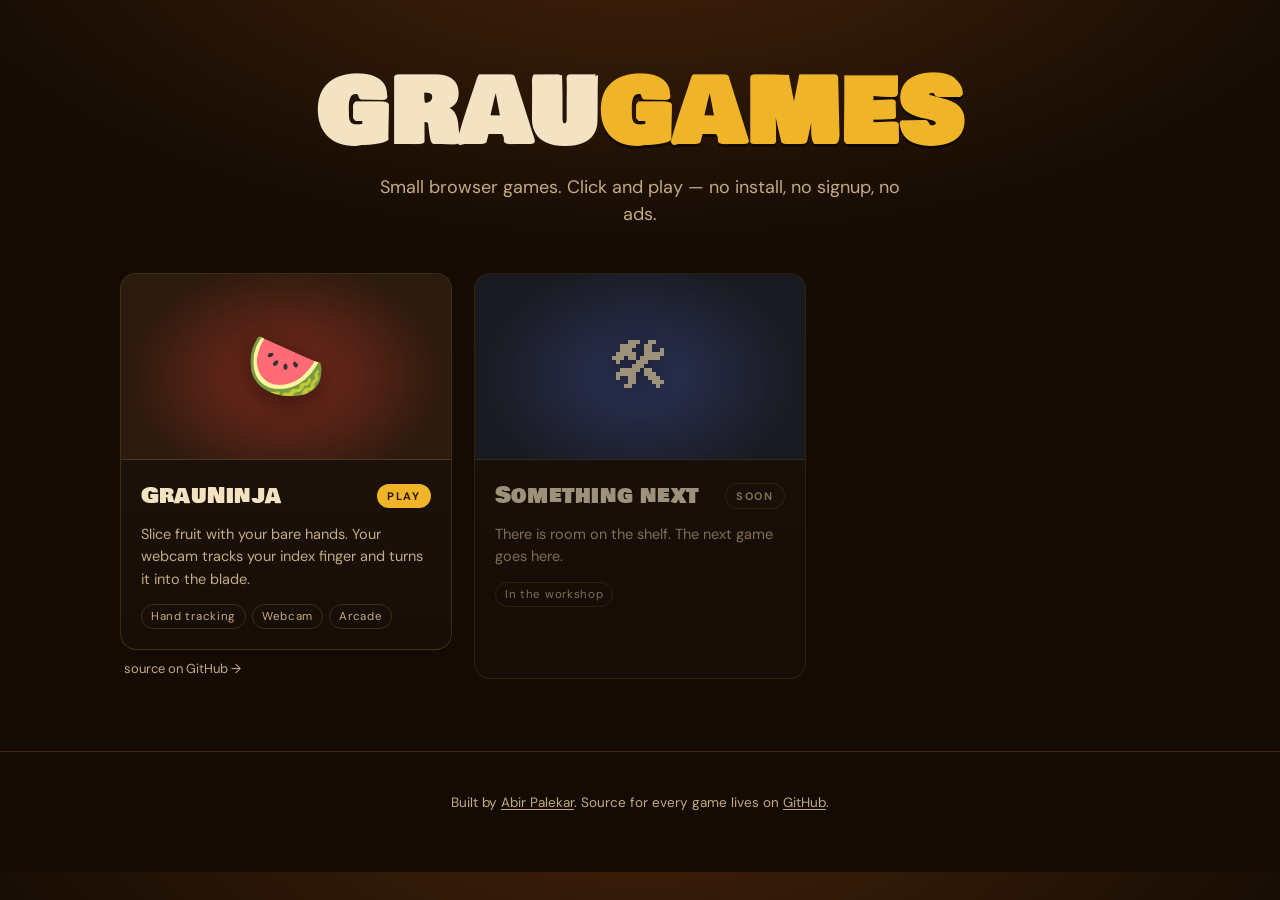
==== index.html @ 1da077af "Add the Grau Games shelf: a static landing page for the org's games The page is driven entirely by t" ====
<!doctype html>
<html lang="en">
<head>
<meta charset="utf-8" />
<meta name="viewport" content="width=device-width, initial-scale=1, viewport-fit=cover" />
<title>Grau Games</title>
<meta name="description" content="Small browser games you can play instantly — no install, no signup, no ads." />
<meta name="theme-color" content="#180d05" />
<link rel="icon" href="data:image/svg+xml,<svg xmlns='http://www.w3.org/2000/svg' viewBox='0 0 100 100'><rect width='100' height='100' rx='22' fill='%23180d05'/><path d='M27 70V34h13l10 18 10-18h13v36H60V50l-10 17-10-17v20z' fill='%23f0b429'/></svg>" />
<link rel="preconnect" href="https://fonts.googleapis.com" />
<link rel="preconnect" href="https://fonts.gstatic.com" crossorigin />
<link href="https://fonts.googleapis.com/css2?family=Bowlby+One+SC&family=DM+Sans:wght@400;500;600;700&display=swap" rel="stylesheet" />
<meta property="og:title" content="Grau Games" />
<meta property="og:description" content="Small browser games you can play instantly — no install, no signup, no ads." />
<meta property="og:type" content="website" />
<meta name="twitter:card" content="summary" />
<link rel="stylesheet" href="./styles.css" />
</head>
<body>

<header class="hero">
  <div class="hero-inner">
    <h1 class="wordmark"><span class="w-grau">GRAU</span><span class="w-games">GAMES</span></h1>
    <p class="tagline">Small browser games. Click and play — no install, no signup, no ads.</p>
  </div>
</header>

<main>
  <section class="shelf" id="shelf" aria-label="Games">
    <!-- cards are rendered from the GAMES list below -->
  </section>
</main>

<footer>
  <p>Built by <a href="https://github.com/sigmaAPALEKAR">Abir Palekar</a>.
     Source for every game lives on <a href="https://github.com/graugames">GitHub</a>.</p>
</footer>

<script>
/* ---------------------------------------------------------------
   The whole site is this list. To add a game: append one entry,
   commit, push. Set `status` to "live" once its Pages build is up,
   "soon" while it is still in the workshop.
   --------------------------------------------------------------- */
const GAMES = [
  {
    slug: "grau-ninja",
    title: "GrauNinja",
    blurb: "Slice fruit with your bare hands. Your webcam tracks your index finger and turns it into the blade.",
    tags: ["Hand tracking", "Webcam", "Arcade"],
    href: "https://graugames.github.io/grau-ninja/",
    repo: "https://github.com/graugames/grau-ninja",
    status: "live",
    art: { bg: "#2b1a0e", glow: "#e2402f", emoji: "\u{1F349}" }
  },
  {
    slug: "next",
    title: "Something next",
    blurb: "There is room on the shelf. The next game goes here.",
    tags: ["In the workshop"],
    status: "soon",
    art: { bg: "#1d2432", glow: "#5b7cfa", emoji: "\u{1F6E0}" }
  }
];

const shelf = document.getElementById("shelf");

shelf.innerHTML = GAMES.map(g => {
  const live = g.status === "live";
  const tags = g.tags.map(t => `<li>${t}</li>`).join("");
  // A live card is one big link; a "soon" card is inert, so it gets a div.
  const open  = live ? `<a class="card" href="${g.href}">` : `<div class="card is-soon">`;
  const close = live ? `</a>` : `</div>`;
  return `
    <article class="slot">
      ${open}
        <span class="art" style="--bg:${g.art.bg};--glow:${g.art.glow}" aria-hidden="true">
          <span class="art-emoji">${g.art.emoji}</span>
        </span>
        <span class="body">
          <span class="title-row">
            <h2>${g.title}</h2>
            <span class="badge${live ? "" : " badge-soon"}">${live ? "Play" : "Soon"}</span>
          </span>
          <p>${g.blurb}</p>
          <ul class="tags">${tags}</ul>
        </span>
      ${close}
      ${g.repo ? `<a class="repo" href="${g.repo}">source on GitHub &rarr;</a>` : ""}
    </article>
  `;
}).join("");
</script>

</body>
</html>
---- styles.css ----
:root{
  --bg-0:#140b04;
  --bg-1:#1d1209;
  --paper:#f3e3c2;
  --paper-dim:#c3ab84;
  --gold:#f0b429;
  --line:rgba(240,180,41,.18);
  --display-font:"Bowlby One SC", Impact, "Arial Narrow Bold", sans-serif;
  --body-font:"DM Sans", "Trebuchet MS", system-ui, sans-serif;
}

*{box-sizing:border-box}
html{-webkit-text-size-adjust:100%}
body{
  margin:0;
  min-height:100%;
  font-family:var(--body-font);
  color:var(--paper);
  background:
    radial-gradient(90% 60% at 50% -10%, rgba(160,80,20,.35), transparent 65%),
    var(--bg-0);
  -webkit-font-smoothing:antialiased;
}
a{color:inherit}

/* ---------- hero ---------- */
.hero{padding:72px 24px 44px;text-align:center}
.hero-inner{max-width:760px;margin:0 auto}

.wordmark{
  font-family:var(--display-font);
  font-size:clamp(44px,10vw,88px);
  line-height:.95;
  letter-spacing:.02em;
  margin:0;
}
.w-grau{color:var(--paper)}
.w-games{
  color:var(--gold);
  text-shadow:0 3px 0 rgba(0,0,0,.5);
}

.tagline{
  margin:18px auto 0;
  max-width:44ch;
  font-size:clamp(15px,2.2vw,18px);
  line-height:1.55;
  color:var(--paper-dim);
}

/* ---------- shelf ---------- */
main{padding:0 24px 72px}
.shelf{
  max-width:1040px;
  margin:0 auto;
  display:grid;
  gap:22px;
  grid-template-columns:repeat(auto-fill,minmax(300px,1fr));
}

.slot{display:flex;flex-direction:column;gap:8px}

.card{
  display:flex;
  flex-direction:column;
  text-decoration:none;
  border:1px solid var(--line);
  border-radius:16px;
  background:linear-gradient(180deg, rgba(255,255,255,.045), rgba(255,255,255,.015));
  overflow:hidden;
  flex:1;
  transition:transform .18s ease, border-color .18s ease, box-shadow .18s ease;
}
.card:hover,
.card:focus-visible{
  transform:translateY(-4px);
  border-color:rgba(240,180,41,.5);
  box-shadow:0 14px 34px rgba(0,0,0,.5);
  outline:none;
}
.card.is-soon{opacity:.62}

/* cover art */
.art{
  display:grid;
  place-items:center;
  aspect-ratio:16/9;
  background:
    radial-gradient(70% 90% at 50% 55%, color-mix(in srgb, var(--glow) 45%, transparent), transparent 70%),
    var(--bg);
  border-bottom:1px solid var(--line);
}
.art-emoji{font-size:clamp(46px,9vw,64px);filter:drop-shadow(0 6px 14px rgba(0,0,0,.55))}

.body{display:block;padding:18px 20px 20px}

.title-row{display:flex;align-items:center;justify-content:space-between;gap:12px}
.title-row h2{
  font-family:var(--display-font);
  font-weight:400;
  font-size:22px;
  margin:0;
  letter-spacing:.01em;
}

.badge{
  flex:none;
  font-size:11px;
  font-weight:700;
  letter-spacing:.16em;
  text-transform:uppercase;
  padding:5px 10px;
  border-radius:999px;
  background:var(--gold);
  color:#2a1608;
}
.badge-soon{background:transparent;color:var(--paper-dim);border:1px solid var(--line)}

.body p{
  margin:10px 0 0;
  font-size:14.5px;
  line-height:1.55;
  color:var(--paper-dim);
}

.tags{
  list-style:none;
  display:flex;
  flex-wrap:wrap;
  gap:6px;
  margin:14px 0 0;
  padding:0;
}
.tags li{
  font-size:11.5px;
  letter-spacing:.06em;
  padding:4px 9px;
  border-radius:999px;
  border:1px solid var(--line);
  color:var(--paper-dim);
}

.repo{
  align-self:flex-start;
  font-size:13px;
  color:var(--paper-dim);
  text-decoration:none;
  padding:2px 4px;
  border-radius:6px;
}
.repo:hover,.repo:focus-visible{color:var(--gold);text-decoration:underline}

/* ---------- footer ---------- */
footer{
  border-top:1px solid var(--line);
  padding:28px 24px 48px;
  text-align:center;
  font-size:13.5px;
  color:var(--paper-dim);
}
footer a{color:var(--paper-dim);text-decoration:underline;text-underline-offset:2px}
footer a:hover{color:var(--gold)}

@media (prefers-reduced-motion:reduce){
  .card{transition:none}
  .card:hover,.card:focus-visible{transform:none}
}
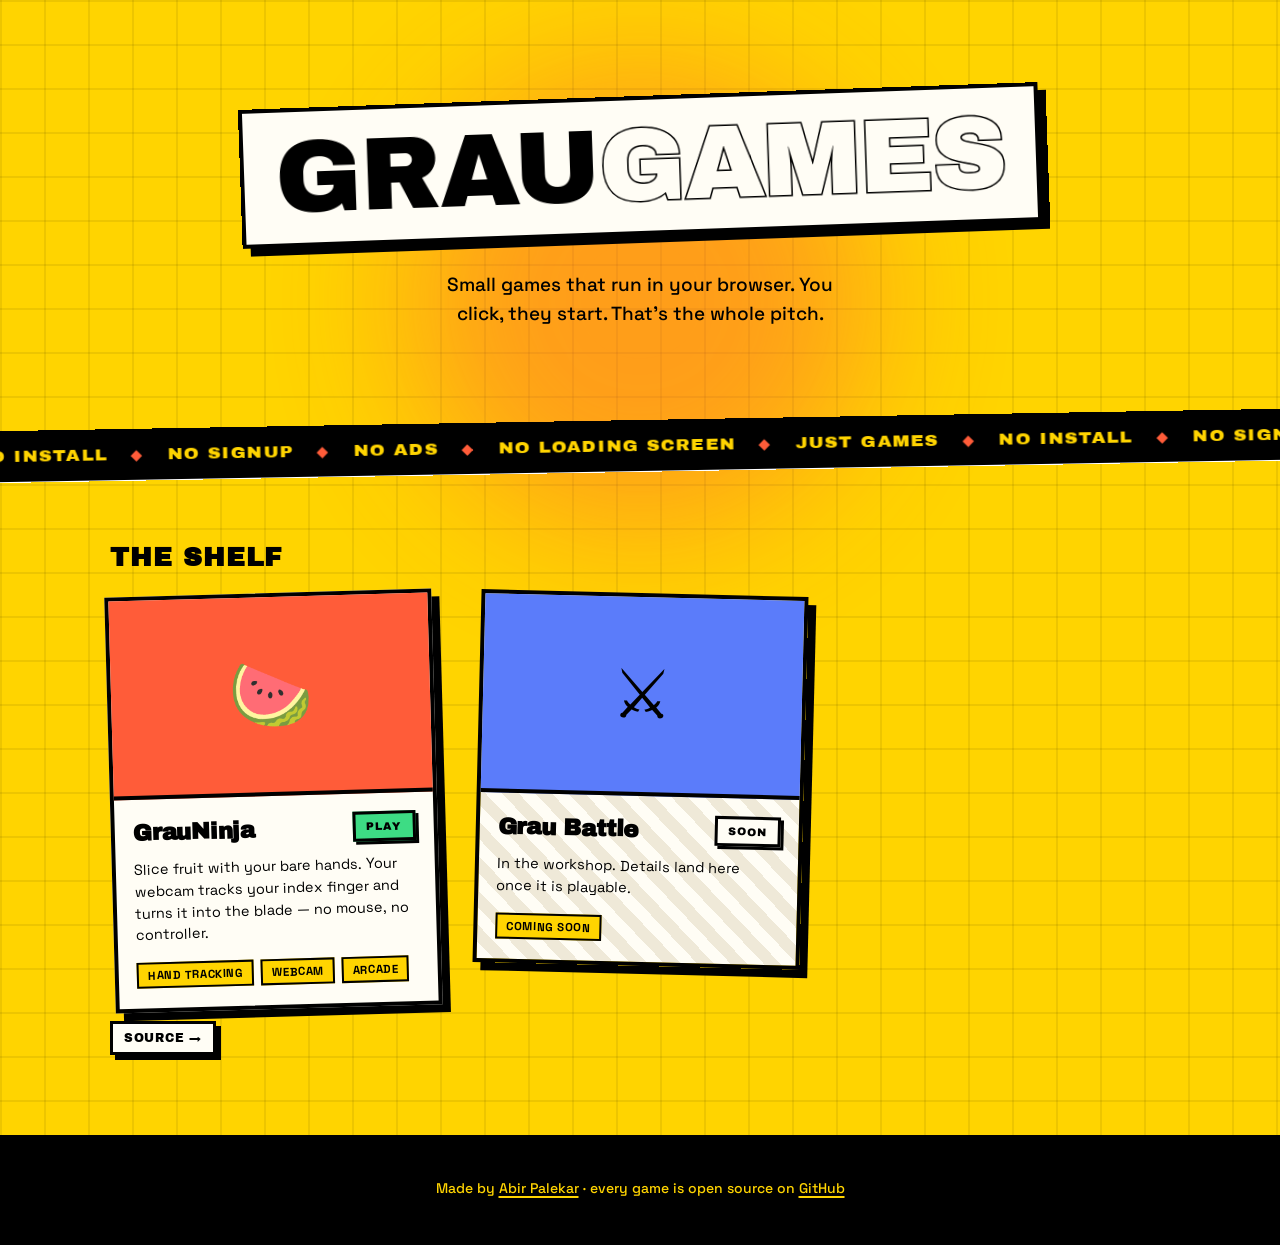
==== commit d3b02c28: "Restyle the shelf as neobrutalism and add Grau Battle The page previously borrowed GrauNinja's wood-" ====
--- a/index.html
+++ b/index.html
@@ -4,92 +4,126 @@
 <meta charset="utf-8" />
 <meta name="viewport" content="width=device-width, initial-scale=1, viewport-fit=cover" />
 <title>Grau Games</title>
-<meta name="description" content="Small browser games you can play instantly — no install, no signup, no ads." />
-<meta name="theme-color" content="#180d05" />
-<link rel="icon" href="data:image/svg+xml,<svg xmlns='http://www.w3.org/2000/svg' viewBox='0 0 100 100'><rect width='100' height='100' rx='22' fill='%23180d05'/><path d='M27 70V34h13l10 18 10-18h13v36H60V50l-10 17-10-17v20z' fill='%23f0b429'/></svg>" />
+<meta name="description" content="Small browser games you can play instantly. No install, no signup, no ads." />
+<meta name="theme-color" content="#ffd400" />
+<link rel="icon" href="data:image/svg+xml,<svg xmlns='http://www.w3.org/2000/svg' viewBox='0 0 100 100'><rect width='100' height='100' fill='%23ffd400' stroke='%23000' stroke-width='10'/><path d='M24 74V26h14l12 22 12-22h14v48H62V46L50 68 38 46v28z'/></svg>" />
 <link rel="preconnect" href="https://fonts.googleapis.com" />
 <link rel="preconnect" href="https://fonts.gstatic.com" crossorigin />
-<link href="https://fonts.googleapis.com/css2?family=Bowlby+One+SC&family=DM+Sans:wght@400;500;600;700&display=swap" rel="stylesheet" />
+<link href="https://fonts.googleapis.com/css2?family=Archivo+Black&family=Space+Grotesk:wght@400;500;700&display=swap" rel="stylesheet" />
 <meta property="og:title" content="Grau Games" />
-<meta property="og:description" content="Small browser games you can play instantly — no install, no signup, no ads." />
+<meta property="og:description" content="Small browser games you can play instantly. No install, no signup, no ads." />
 <meta property="og:type" content="website" />
 <meta name="twitter:card" content="summary" />
 <link rel="stylesheet" href="./styles.css" />
 </head>
 <body>
 
+<!-- the blob chases the cursor behind everything -->
+<div class="blob" id="blob" hidden aria-hidden="true"></div>
+
 <header class="hero">
-  <div class="hero-inner">
-    <h1 class="wordmark"><span class="w-grau">GRAU</span><span class="w-games">GAMES</span></h1>
-    <p class="tagline">Small browser games. Click and play — no install, no signup, no ads.</p>
-  </div>
+  <a class="wordmark" href="./" aria-label="Grau Games">
+    <span class="w-1">GRAU</span><span class="w-2">GAMES</span>
+  </a>
+  <p class="tagline">Small games that run in your browser. You click, they start. That's the whole pitch.</p>
 </header>
 
+<div class="ticker" aria-hidden="true">
+  <div class="ticker-track" id="tickerTrack"></div>
+</div>
+
 <main>
-  <section class="shelf" id="shelf" aria-label="Games">
-    <!-- cards are rendered from the GAMES list below -->
-  </section>
+  <h2 class="shelf-label">THE SHELF</h2>
+  <section class="shelf" id="shelf" aria-label="Games"></section>
 </main>
 
 <footer>
-  <p>Built by <a href="https://github.com/sigmaAPALEKAR">Abir Palekar</a>.
-     Source for every game lives on <a href="https://github.com/graugames">GitHub</a>.</p>
+  <p>
+    Made by <a href="https://github.com/sigmaAPALEKAR">Abir Palekar</a> &middot;
+    every game is open source on <a href="https://github.com/graugames">GitHub</a>
+  </p>
 </footer>
 
 <script>
 /* ---------------------------------------------------------------
-   The whole site is this list. To add a game: append one entry,
-   commit, push. Set `status` to "live" once its Pages build is up,
-   "soon" while it is still in the workshop.
+   The shelf is this list. To add a game: append one entry, push.
+   `status` is "live" once its Pages build is up, "soon" until then.
+   `color` is the flat block colour behind the cover art.
    --------------------------------------------------------------- */
 const GAMES = [
   {
-    slug: "grau-ninja",
     title: "GrauNinja",
-    blurb: "Slice fruit with your bare hands. Your webcam tracks your index finger and turns it into the blade.",
+    blurb: "Slice fruit with your bare hands. Your webcam tracks your index finger and turns it into the blade — no mouse, no controller.",
     tags: ["Hand tracking", "Webcam", "Arcade"],
     href: "https://graugames.github.io/grau-ninja/",
     repo: "https://github.com/graugames/grau-ninja",
     status: "live",
-    art: { bg: "#2b1a0e", glow: "#e2402f", emoji: "\u{1F349}" }
+    color: "#ff5c39",
+    emoji: "\u{1F349}",
+    tilt: -1.6
   },
   {
-    slug: "next",
-    title: "Something next",
-    blurb: "There is room on the shelf. The next game goes here.",
-    tags: ["In the workshop"],
+    title: "Grau Battle",
+    blurb: "In the workshop. Details land here once it is playable.",
+    tags: ["Coming soon"],
+    repo: null,
     status: "soon",
-    art: { bg: "#1d2432", glow: "#5b7cfa", emoji: "\u{1F6E0}" }
+    color: "#5b7cfa",
+    emoji: "⚔️",
+    tilt: 1.4
   }
 ];
 
-const shelf = document.getElementById("shelf");
-
-shelf.innerHTML = GAMES.map(g => {
+/* ---- shelf ---- */
+document.getElementById("shelf").innerHTML = GAMES.map((g, i) => {
   const live = g.status === "live";
   const tags = g.tags.map(t => `<li>${t}</li>`).join("");
-  // A live card is one big link; a "soon" card is inert, so it gets a div.
+  // A live card is one big link; a "soon" card is inert, so it is a plain div.
   const open  = live ? `<a class="card" href="${g.href}">` : `<div class="card is-soon">`;
   const close = live ? `</a>` : `</div>`;
   return `
-    <article class="slot">
+    <article class="slot" style="--tilt:${g.tilt}deg;--i:${i}">
       ${open}
-        <span class="art" style="--bg:${g.art.bg};--glow:${g.art.glow}" aria-hidden="true">
-          <span class="art-emoji">${g.art.emoji}</span>
+        <span class="art" style="--art:${g.color}" aria-hidden="true">
+          <span class="art-emoji">${g.emoji}</span>
         </span>
         <span class="body">
           <span class="title-row">
-            <h2>${g.title}</h2>
-            <span class="badge${live ? "" : " badge-soon"}">${live ? "Play" : "Soon"}</span>
+            <h3>${g.title}</h3>
+            <span class="badge${live ? "" : " badge-soon"}">${live ? "PLAY" : "SOON"}</span>
           </span>
           <p>${g.blurb}</p>
           <ul class="tags">${tags}</ul>
         </span>
       ${close}
-      ${g.repo ? `<a class="repo" href="${g.repo}">source on GitHub &rarr;</a>` : ""}
+      ${g.repo ? `<a class="repo" href="${g.repo}">SOURCE &rarr;</a>` : ""}
     </article>
   `;
 }).join("");
+
+/* ---- marquee ----
+   Duplicated once so the -50% keyframe loops with no visible seam. */
+const WORDS = ["NO INSTALL", "NO SIGNUP", "NO ADS", "NO LOADING SCREEN", "JUST GAMES"];
+const run = WORDS.map(w => `<span>${w}</span><b aria-hidden="true">&#9670;</b>`).join("");
+document.getElementById("tickerTrack").innerHTML = run + run;
+
+/* ---- cursor blob ----
+   Eased toward the pointer each frame so it lags behind rather than
+   snapping to it. Skipped entirely for reduced-motion and touch. */
+const reduced = matchMedia("(prefers-reduced-motion: reduce)").matches;
+const fine = matchMedia("(pointer: fine)").matches;
+if (!reduced && fine) {
+  const blob = document.getElementById("blob");
+  let tx = innerWidth / 2, ty = innerHeight / 3, x = tx, y = ty;
+  addEventListener("pointermove", e => { tx = e.clientX; ty = e.clientY; }, { passive: true });
+  (function frame() {
+    x += (tx - x) * 0.06;
+    y += (ty - y) * 0.06;
+    blob.style.transform = `translate3d(${x}px, ${y}px, 0) translate(-50%, -50%)`;
+    requestAnimationFrame(frame);
+  })();
+  blob.hidden = false;
+}
 </script>
 
 </body>
--- a/styles.css
+++ b/styles.css
@@ -1,167 +1,319 @@
+/* ===============================================================
+   Grau Games — neobrutalist shelf.
+   House rules: flat saturated colour, 4px black outlines, hard
+   offset shadows (never blurred), slight rotation, no gradients.
+   =============================================================== */
+
 :root{
-  --bg-0:#140b04;
-  --bg-1:#1d1209;
-  --paper:#f3e3c2;
-  --paper-dim:#c3ab84;
-  --gold:#f0b429;
-  --line:rgba(240,180,41,.18);
-  --display-font:"Bowlby One SC", Impact, "Arial Narrow Bold", sans-serif;
-  --body-font:"DM Sans", "Trebuchet MS", system-ui, sans-serif;
+  --ink:#000;
+  --page:#ffd400;
+  --card:#fffdf5;
+  --shadow:8px 8px 0 var(--ink);
+  --shadow-sm:5px 5px 0 var(--ink);
+  --border:4px solid var(--ink);
+  --display:"Archivo Black", Impact, "Arial Black", sans-serif;
+  --body:"Space Grotesk", ui-sans-serif, system-ui, sans-serif;
 }
 
 *{box-sizing:border-box}
-html{-webkit-text-size-adjust:100%}
+html{-webkit-text-size-adjust:100%;overflow-x:clip}
+/* the ticker is rotated + scaled past the viewport on purpose; clip the
+   overhang instead of letting it create a horizontal scrollbar */
+
 body{
   margin:0;
   min-height:100%;
-  font-family:var(--body-font);
-  color:var(--paper);
-  background:
-    radial-gradient(90% 60% at 50% -10%, rgba(160,80,20,.35), transparent 65%),
-    var(--bg-0);
-  -webkit-font-smoothing:antialiased;
+  font-family:var(--body);
+  color:var(--ink);
+  background-color:var(--page);
+  /* faint graph paper, drawn with gradients so there is no image request */
+  background-image:
+    linear-gradient(rgba(0,0,0,.07) 2px, transparent 2px),
+    linear-gradient(90deg, rgba(0,0,0,.07) 2px, transparent 2px);
+  background-size:44px 44px;
+  overflow-x:hidden;
 }
 a{color:inherit}
 
-/* ---------- hero ---------- */
-.hero{padding:72px 24px 44px;text-align:center}
-.hero-inner{max-width:760px;margin:0 auto}
+/* --------------- cursor blob --------------- */
+.blob{
+  position:fixed;
+  top:0;left:0;
+  width:min(46vw,460px);
+  aspect-ratio:1;
+  border-radius:50%;
+  background:#ff5c39;
+  opacity:.45;
+  filter:blur(70px);
+  pointer-events:none;
+  z-index:0;
+  will-change:transform;
+}
+.blob[hidden]{display:none}
+
+/* --------------- hero --------------- */
+.hero{
+  position:relative;
+  z-index:1;
+  padding:clamp(48px,9vw,96px) 24px clamp(28px,5vw,48px);
+  text-align:center;
+}
 
 .wordmark{
-  font-family:var(--display-font);
-  font-size:clamp(44px,10vw,88px);
-  line-height:.95;
-  letter-spacing:.02em;
-  margin:0;
-}
-.w-grau{color:var(--paper)}
-.w-games{
-  color:var(--gold);
-  text-shadow:0 3px 0 rgba(0,0,0,.5);
+  display:inline-block;
+  text-decoration:none;
+  font-family:var(--display);
+  font-size:clamp(38px,10.5vw,104px);
+  line-height:.9;
+  letter-spacing:-.02em;
+  padding:.18em .3em;
+  border:var(--border);
+  background:var(--card);
+  box-shadow:var(--shadow);
+  transform:rotate(-2deg);
+  animation:drop .55s cubic-bezier(.2,1.4,.4,1) both;
+}
+.wordmark:hover,
+.wordmark:focus-visible{
+  animation:wobble .5s ease-in-out;
+  outline:none;
+}
+.w-2{
+  color:var(--card);
+  -webkit-text-stroke:3px var(--ink);
+  paint-order:stroke fill;
 }
 
 .tagline{
-  margin:18px auto 0;
-  max-width:44ch;
-  font-size:clamp(15px,2.2vw,18px);
-  line-height:1.55;
-  color:var(--paper-dim);
-}
-
-/* ---------- shelf ---------- */
-main{padding:0 24px 72px}
+  max-width:34ch;
+  margin:clamp(24px,4vw,36px) auto 0;
+  font-size:clamp(15px,2.3vw,19px);
+  font-weight:500;
+  line-height:1.5;
+  animation:rise .5s .18s ease both;
+}
+
+/* --------------- marquee --------------- */
+.ticker{
+  position:relative;
+  z-index:1;
+  border-top:var(--border);
+  border-bottom:var(--border);
+  background:var(--ink);
+  color:var(--page);
+  overflow:hidden;
+  transform:rotate(-1deg) scaleX(1.06);
+  margin:clamp(24px,5vw,44px) 0 clamp(44px,7vw,72px);
+}
+.ticker-track{
+  display:flex;
+  align-items:center;
+  gap:22px;
+  width:max-content;
+  padding:12px 11px;
+  font-family:var(--display);
+  font-size:clamp(13px,2vw,17px);
+  letter-spacing:.08em;
+  white-space:nowrap;
+  animation:marquee 22s linear infinite;
+}
+.ticker-track b{color:#ff5c39;font-size:.8em}
+.ticker:hover .ticker-track{animation-play-state:paused}
+
+/* --------------- shelf --------------- */
+main{position:relative;z-index:1;padding:0 clamp(18px,5vw,40px) 80px}
+
+.shelf-label{
+  max-width:1060px;
+  margin:0 auto 22px;
+  font-family:var(--display);
+  font-size:clamp(19px,3vw,26px);
+  letter-spacing:.04em;
+}
+
 .shelf{
-  max-width:1040px;
+  max-width:1060px;
   margin:0 auto;
   display:grid;
-  gap:22px;
-  grid-template-columns:repeat(auto-fill,minmax(300px,1fr));
-}
-
-.slot{display:flex;flex-direction:column;gap:8px}
+  gap:clamp(26px,4vw,40px);
+  grid-template-columns:repeat(auto-fill,minmax(290px,1fr));
+}
+
+.slot{
+  display:flex;
+  flex-direction:column;
+  align-items:flex-start;
+  gap:12px;
+  /* each card deals itself in slightly after the one before it */
+  animation:deal .5s calc(.26s + var(--i) * .09s) cubic-bezier(.2,1.3,.4,1) both;
+}
 
 .card{
   display:flex;
   flex-direction:column;
+  width:100%;
   text-decoration:none;
-  border:1px solid var(--line);
-  border-radius:16px;
-  background:linear-gradient(180deg, rgba(255,255,255,.045), rgba(255,255,255,.015));
-  overflow:hidden;
-  flex:1;
-  transition:transform .18s ease, border-color .18s ease, box-shadow .18s ease;
-}
+  border:var(--border);
+  background:var(--card);
+  box-shadow:var(--shadow);
+  transform:rotate(var(--tilt));
+  transition:transform .16s cubic-bezier(.3,1.2,.5,1), box-shadow .16s ease;
+}
+/* the classic press: card slides into its own shadow */
 .card:hover,
 .card:focus-visible{
-  transform:translateY(-4px);
-  border-color:rgba(240,180,41,.5);
-  box-shadow:0 14px 34px rgba(0,0,0,.5);
+  transform:rotate(0deg) translate(6px,6px);
+  box-shadow:2px 2px 0 var(--ink);
   outline:none;
 }
-.card.is-soon{opacity:.62}
+.card.is-soon{
+  cursor:default;
+  background:repeating-linear-gradient(
+    45deg,
+    var(--card) 0 12px,
+    #efe9d8 12px 24px
+  );
+}
 
 /* cover art */
 .art{
   display:grid;
   place-items:center;
-  aspect-ratio:16/9;
-  background:
-    radial-gradient(70% 90% at 50% 55%, color-mix(in srgb, var(--glow) 45%, transparent), transparent 70%),
-    var(--bg);
-  border-bottom:1px solid var(--line);
-}
-.art-emoji{font-size:clamp(46px,9vw,64px);filter:drop-shadow(0 6px 14px rgba(0,0,0,.55))}
-
-.body{display:block;padding:18px 20px 20px}
+  aspect-ratio:16/10;
+  background:var(--art);
+  border-bottom:var(--border);
+}
+.art-emoji{
+  font-size:clamp(48px,9vw,68px);
+  line-height:1;
+  animation:bob 3.4s ease-in-out infinite;
+}
+.card:hover .art-emoji{animation-duration:.9s}
+
+.body{display:block;padding:18px 18px 20px}
 
 .title-row{display:flex;align-items:center;justify-content:space-between;gap:12px}
-.title-row h2{
-  font-family:var(--display-font);
-  font-weight:400;
-  font-size:22px;
+.title-row h3{
   margin:0;
-  letter-spacing:.01em;
+  font-family:var(--display);
+  font-size:clamp(19px,2.6vw,23px);
+  letter-spacing:-.01em;
 }
 
 .badge{
   flex:none;
+  font-family:var(--display);
   font-size:11px;
-  font-weight:700;
-  letter-spacing:.16em;
-  text-transform:uppercase;
-  padding:5px 10px;
-  border-radius:999px;
-  background:var(--gold);
-  color:#2a1608;
-}
-.badge-soon{background:transparent;color:var(--paper-dim);border:1px solid var(--line)}
+  letter-spacing:.1em;
+  padding:6px 10px;
+  border:3px solid var(--ink);
+  background:#3ddc84;
+  box-shadow:3px 3px 0 var(--ink);
+}
+.badge-soon{
+  background:var(--card);
+  animation:blink 1.7s steps(1,end) infinite;
+}
 
 .body p{
-  margin:10px 0 0;
+  margin:12px 0 0;
   font-size:14.5px;
-  line-height:1.55;
-  color:var(--paper-dim);
+  line-height:1.5;
 }
 
 .tags{
   list-style:none;
   display:flex;
   flex-wrap:wrap;
-  gap:6px;
-  margin:14px 0 0;
+  gap:7px;
+  margin:16px 0 0;
   padding:0;
 }
 .tags li{
   font-size:11.5px;
+  font-weight:700;
+  letter-spacing:.05em;
+  text-transform:uppercase;
+  padding:4px 9px;
+  border:2px solid var(--ink);
+  background:var(--page);
+}
+
+.repo{
+  font-family:var(--display);
+  font-size:12px;
   letter-spacing:.06em;
-  padding:4px 9px;
-  border-radius:999px;
-  border:1px solid var(--line);
-  color:var(--paper-dim);
-}
-
-.repo{
-  align-self:flex-start;
-  font-size:13px;
-  color:var(--paper-dim);
   text-decoration:none;
-  padding:2px 4px;
-  border-radius:6px;
-}
-.repo:hover,.repo:focus-visible{color:var(--gold);text-decoration:underline}
-
-/* ---------- footer ---------- */
+  padding:7px 11px;
+  border:3px solid var(--ink);
+  background:var(--card);
+  box-shadow:var(--shadow-sm);
+  transition:transform .14s ease, box-shadow .14s ease;
+}
+.repo:hover,
+.repo:focus-visible{
+  transform:translate(4px,4px);
+  box-shadow:1px 1px 0 var(--ink);
+  background:var(--page);
+  outline:none;
+}
+
+/* --------------- footer --------------- */
 footer{
-  border-top:1px solid var(--line);
-  padding:28px 24px 48px;
+  position:relative;
+  z-index:1;
+  border-top:var(--border);
+  background:var(--ink);
+  color:var(--page);
+  padding:26px 24px 34px;
   text-align:center;
-  font-size:13.5px;
-  color:var(--paper-dim);
-}
-footer a{color:var(--paper-dim);text-decoration:underline;text-underline-offset:2px}
-footer a:hover{color:var(--gold)}
+  font-size:14px;
+  font-weight:500;
+}
+footer a{
+  color:var(--page);
+  text-decoration:underline;
+  text-decoration-thickness:2px;
+  text-underline-offset:3px;
+}
+footer a:hover{background:var(--page);color:var(--ink)}
+
+/* --------------- keyframes --------------- */
+@keyframes drop{
+  from{opacity:0;transform:rotate(-2deg) translateY(-34px) scale(.94)}
+  to  {opacity:1;transform:rotate(-2deg) translateY(0) scale(1)}
+}
+@keyframes rise{
+  from{opacity:0;transform:translateY(14px)}
+  to  {opacity:1;transform:none}
+}
+@keyframes deal{
+  from{opacity:0;transform:translateY(26px) rotate(calc(var(--tilt) * 3))}
+  to  {opacity:1;transform:none}
+}
+@keyframes wobble{
+  0%,100%{transform:rotate(-2deg)}
+  30%    {transform:rotate(1.5deg) scale(1.02)}
+  65%    {transform:rotate(-3.5deg)}
+}
+@keyframes marquee{
+  from{transform:translateX(0)}
+  to  {transform:translateX(-50%)}
+}
+@keyframes bob{
+  0%,100%{transform:translateY(0) rotate(-4deg)}
+  50%    {transform:translateY(-9px) rotate(4deg)}
+}
+@keyframes blink{
+  0%,60% {background:var(--card)}
+  61%,100%{background:#ffe680}
+}
 
 @media (prefers-reduced-motion:reduce){
-  .card{transition:none}
-  .card:hover,.card:focus-visible{transform:none}
-}
+  *,*::before,*::after{
+    animation-duration:.01ms !important;
+    animation-iteration-count:1 !important;
+    transition-duration:.01ms !important;
+  }
+  .card:hover,.card:focus-visible{transform:rotate(var(--tilt))}
+}
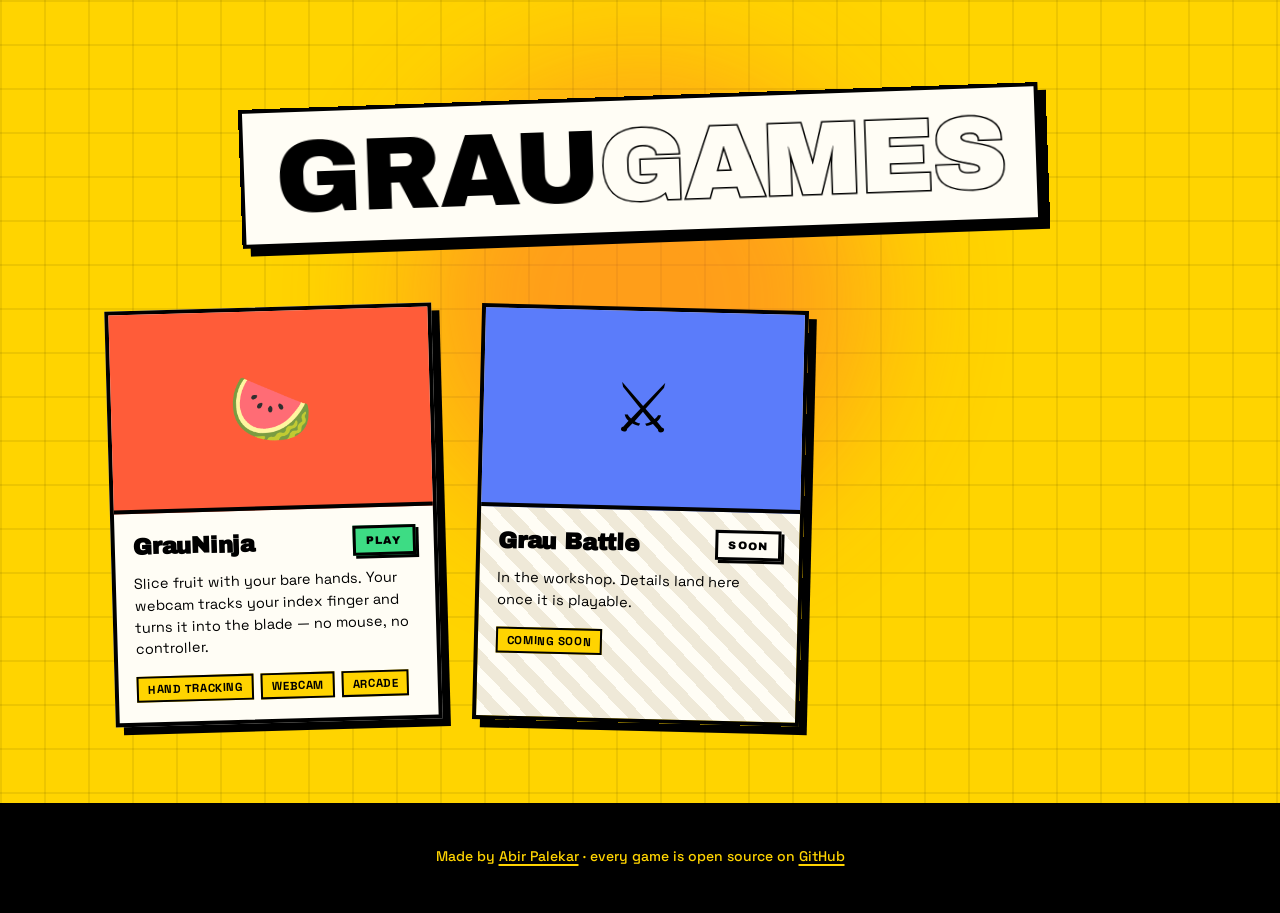
==== commit c200d845: "Strip the page down to just the games Removes the tagline, the scrolling marquee, the "THE SHELF" he" ====
--- a/index.html
+++ b/index.html
@@ -25,15 +25,9 @@
   <a class="wordmark" href="./" aria-label="Grau Games">
     <span class="w-1">GRAU</span><span class="w-2">GAMES</span>
   </a>
-  <p class="tagline">Small games that run in your browser. You click, they start. That's the whole pitch.</p>
 </header>
 
-<div class="ticker" aria-hidden="true">
-  <div class="ticker-track" id="tickerTrack"></div>
-</div>
-
 <main>
-  <h2 class="shelf-label">THE SHELF</h2>
   <section class="shelf" id="shelf" aria-label="Games"></section>
 </main>
 
@@ -56,7 +50,6 @@
     blurb: "Slice fruit with your bare hands. Your webcam tracks your index finger and turns it into the blade — no mouse, no controller.",
     tags: ["Hand tracking", "Webcam", "Arcade"],
     href: "https://graugames.github.io/grau-ninja/",
-    repo: "https://github.com/graugames/grau-ninja",
     status: "live",
     color: "#ff5c39",
     emoji: "\u{1F349}",
@@ -66,7 +59,6 @@
     title: "Grau Battle",
     blurb: "In the workshop. Details land here once it is playable.",
     tags: ["Coming soon"],
-    repo: null,
     status: "soon",
     color: "#5b7cfa",
     emoji: "⚔️",
@@ -96,16 +88,9 @@
           <ul class="tags">${tags}</ul>
         </span>
       ${close}
-      ${g.repo ? `<a class="repo" href="${g.repo}">SOURCE &rarr;</a>` : ""}
     </article>
   `;
 }).join("");
-
-/* ---- marquee ----
-   Duplicated once so the -50% keyframe loops with no visible seam. */
-const WORDS = ["NO INSTALL", "NO SIGNUP", "NO ADS", "NO LOADING SCREEN", "JUST GAMES"];
-const run = WORDS.map(w => `<span>${w}</span><b aria-hidden="true">&#9670;</b>`).join("");
-document.getElementById("tickerTrack").innerHTML = run + run;
 
 /* ---- cursor blob ----
    Eased toward the pointer each frame so it lags behind rather than
--- a/styles.css
+++ b/styles.css
@@ -17,8 +17,8 @@
 
 *{box-sizing:border-box}
 html{-webkit-text-size-adjust:100%;overflow-x:clip}
-/* the ticker is rotated + scaled past the viewport on purpose; clip the
-   overhang instead of letting it create a horizontal scrollbar */
+/* cards sit at an angle and can overhang their column; clip that rather
+   than letting it create a horizontal scrollbar */
 
 body{
   margin:0;
@@ -55,7 +55,7 @@
 .hero{
   position:relative;
   z-index:1;
-  padding:clamp(48px,9vw,96px) 24px clamp(28px,5vw,48px);
+  padding:clamp(48px,9vw,96px) 24px clamp(44px,7vw,72px);
   text-align:center;
 }
 
@@ -84,52 +84,8 @@
   paint-order:stroke fill;
 }
 
-.tagline{
-  max-width:34ch;
-  margin:clamp(24px,4vw,36px) auto 0;
-  font-size:clamp(15px,2.3vw,19px);
-  font-weight:500;
-  line-height:1.5;
-  animation:rise .5s .18s ease both;
-}
-
-/* --------------- marquee --------------- */
-.ticker{
-  position:relative;
-  z-index:1;
-  border-top:var(--border);
-  border-bottom:var(--border);
-  background:var(--ink);
-  color:var(--page);
-  overflow:hidden;
-  transform:rotate(-1deg) scaleX(1.06);
-  margin:clamp(24px,5vw,44px) 0 clamp(44px,7vw,72px);
-}
-.ticker-track{
-  display:flex;
-  align-items:center;
-  gap:22px;
-  width:max-content;
-  padding:12px 11px;
-  font-family:var(--display);
-  font-size:clamp(13px,2vw,17px);
-  letter-spacing:.08em;
-  white-space:nowrap;
-  animation:marquee 22s linear infinite;
-}
-.ticker-track b{color:#ff5c39;font-size:.8em}
-.ticker:hover .ticker-track{animation-play-state:paused}
-
 /* --------------- shelf --------------- */
 main{position:relative;z-index:1;padding:0 clamp(18px,5vw,40px) 80px}
-
-.shelf-label{
-  max-width:1060px;
-  margin:0 auto 22px;
-  font-family:var(--display);
-  font-size:clamp(19px,3vw,26px);
-  letter-spacing:.04em;
-}
 
 .shelf{
   max-width:1060px;
@@ -141,9 +97,6 @@
 
 .slot{
   display:flex;
-  flex-direction:column;
-  align-items:flex-start;
-  gap:12px;
   /* each card deals itself in slightly after the one before it */
   animation:deal .5s calc(.26s + var(--i) * .09s) cubic-bezier(.2,1.3,.4,1) both;
 }
@@ -237,25 +190,6 @@
   padding:4px 9px;
   border:2px solid var(--ink);
   background:var(--page);
-}
-
-.repo{
-  font-family:var(--display);
-  font-size:12px;
-  letter-spacing:.06em;
-  text-decoration:none;
-  padding:7px 11px;
-  border:3px solid var(--ink);
-  background:var(--card);
-  box-shadow:var(--shadow-sm);
-  transition:transform .14s ease, box-shadow .14s ease;
-}
-.repo:hover,
-.repo:focus-visible{
-  transform:translate(4px,4px);
-  box-shadow:1px 1px 0 var(--ink);
-  background:var(--page);
-  outline:none;
 }
 
 /* --------------- footer --------------- */
@@ -283,10 +217,6 @@
   from{opacity:0;transform:rotate(-2deg) translateY(-34px) scale(.94)}
   to  {opacity:1;transform:rotate(-2deg) translateY(0) scale(1)}
 }
-@keyframes rise{
-  from{opacity:0;transform:translateY(14px)}
-  to  {opacity:1;transform:none}
-}
 @keyframes deal{
   from{opacity:0;transform:translateY(26px) rotate(calc(var(--tilt) * 3))}
   to  {opacity:1;transform:none}
@@ -295,10 +225,6 @@
   0%,100%{transform:rotate(-2deg)}
   30%    {transform:rotate(1.5deg) scale(1.02)}
   65%    {transform:rotate(-3.5deg)}
-}
-@keyframes marquee{
-  from{transform:translateX(0)}
-  to  {transform:translateX(-50%)}
 }
 @keyframes bob{
   0%,100%{transform:translateY(0) rotate(-4deg)}
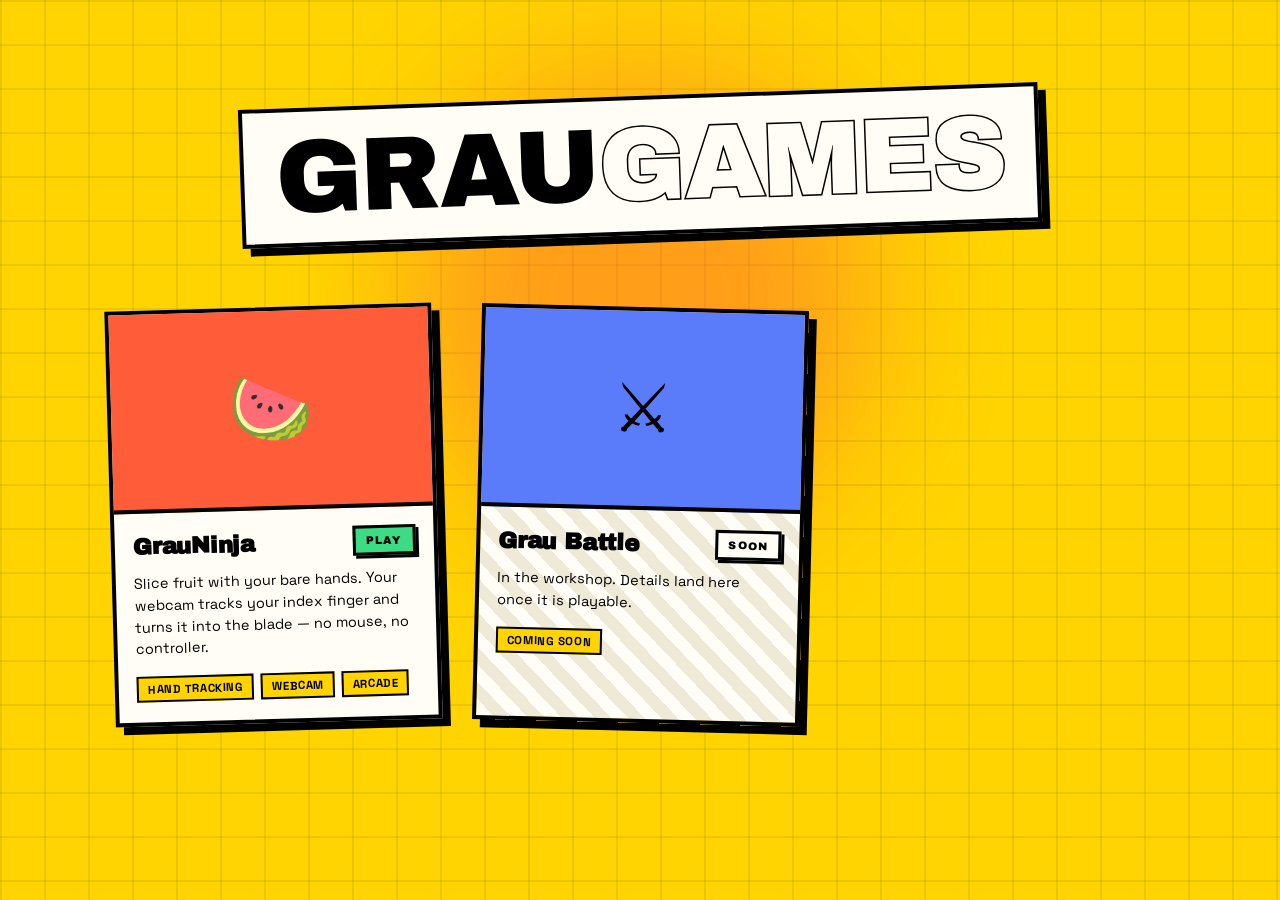
==== commit a38bd5e0: "Drop the footer Last piece of chrome on the page. The shelf is now just the wordmark and the games. " ====
--- a/index.html
+++ b/index.html
@@ -30,13 +30,6 @@
 <main>
   <section class="shelf" id="shelf" aria-label="Games"></section>
 </main>
-
-<footer>
-  <p>
-    Made by <a href="https://github.com/sigmaAPALEKAR">Abir Palekar</a> &middot;
-    every game is open source on <a href="https://github.com/graugames">GitHub</a>
-  </p>
-</footer>
 
 <script>
 /* ---------------------------------------------------------------
--- a/styles.css
+++ b/styles.css
@@ -85,7 +85,7 @@
 }
 
 /* --------------- shelf --------------- */
-main{position:relative;z-index:1;padding:0 clamp(18px,5vw,40px) 80px}
+main{position:relative;z-index:1;padding:0 clamp(18px,5vw,40px) clamp(64px,10vw,110px)}
 
 .shelf{
   max-width:1060px;
@@ -192,26 +192,6 @@
   background:var(--page);
 }
 
-/* --------------- footer --------------- */
-footer{
-  position:relative;
-  z-index:1;
-  border-top:var(--border);
-  background:var(--ink);
-  color:var(--page);
-  padding:26px 24px 34px;
-  text-align:center;
-  font-size:14px;
-  font-weight:500;
-}
-footer a{
-  color:var(--page);
-  text-decoration:underline;
-  text-decoration-thickness:2px;
-  text-underline-offset:3px;
-}
-footer a:hover{background:var(--page);color:var(--ink)}
-
 /* --------------- keyframes --------------- */
 @keyframes drop{
   from{opacity:0;transform:rotate(-2deg) translateY(-34px) scale(.94)}
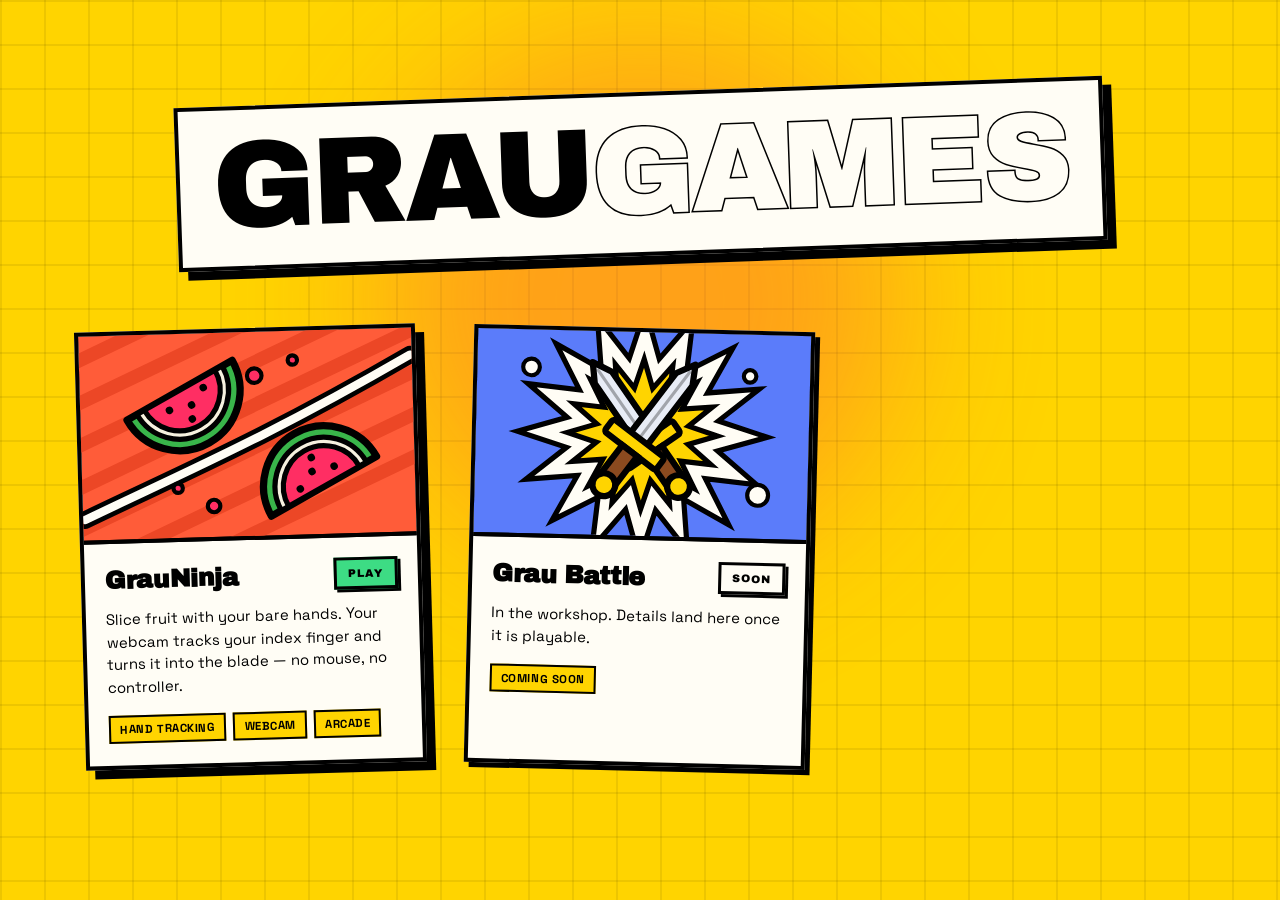
==== commit 5d7a638c: "Replace emoji cover art with drawn SVG, and give the cards real depth The cards were carrying a sing" ====
--- a/index.html
+++ b/index.html
@@ -6,7 +6,8 @@
 <title>Grau Games</title>
 <meta name="description" content="Small browser games you can play instantly. No install, no signup, no ads." />
 <meta name="theme-color" content="#ffd400" />
-<link rel="icon" href="data:image/svg+xml,<svg xmlns='http://www.w3.org/2000/svg' viewBox='0 0 100 100'><rect width='100' height='100' fill='%23ffd400' stroke='%23000' stroke-width='10'/><path d='M24 74V26h14l12 22 12-22h14v48H62V46L50 68 38 46v28z'/></svg>" />
+<meta name="color-scheme" content="light" />
+<link rel="icon" href="data:image/svg+xml,<svg xmlns='http://www.w3.org/2000/svg' viewBox='0 0 100 100'><rect x='26' y='26' width='62' height='62'/><rect x='12' y='12' width='62' height='62' fill='%23ffd400' stroke='%23000' stroke-width='9'/></svg>" />
 <link rel="preconnect" href="https://fonts.googleapis.com" />
 <link rel="preconnect" href="https://fonts.gstatic.com" crossorigin />
 <link href="https://fonts.googleapis.com/css2?family=Archivo+Black&family=Space+Grotesk:wght@400;500;700&display=swap" rel="stylesheet" />
@@ -31,78 +32,7 @@
   <section class="shelf" id="shelf" aria-label="Games"></section>
 </main>
 
-<script>
-/* ---------------------------------------------------------------
-   The shelf is this list. To add a game: append one entry, push.
-   `status` is "live" once its Pages build is up, "soon" until then.
-   `color` is the flat block colour behind the cover art.
-   --------------------------------------------------------------- */
-const GAMES = [
-  {
-    title: "GrauNinja",
-    blurb: "Slice fruit with your bare hands. Your webcam tracks your index finger and turns it into the blade — no mouse, no controller.",
-    tags: ["Hand tracking", "Webcam", "Arcade"],
-    href: "https://graugames.github.io/grau-ninja/",
-    status: "live",
-    color: "#ff5c39",
-    emoji: "\u{1F349}",
-    tilt: -1.6
-  },
-  {
-    title: "Grau Battle",
-    blurb: "In the workshop. Details land here once it is playable.",
-    tags: ["Coming soon"],
-    status: "soon",
-    color: "#5b7cfa",
-    emoji: "⚔️",
-    tilt: 1.4
-  }
-];
-
-/* ---- shelf ---- */
-document.getElementById("shelf").innerHTML = GAMES.map((g, i) => {
-  const live = g.status === "live";
-  const tags = g.tags.map(t => `<li>${t}</li>`).join("");
-  // A live card is one big link; a "soon" card is inert, so it is a plain div.
-  const open  = live ? `<a class="card" href="${g.href}">` : `<div class="card is-soon">`;
-  const close = live ? `</a>` : `</div>`;
-  return `
-    <article class="slot" style="--tilt:${g.tilt}deg;--i:${i}">
-      ${open}
-        <span class="art" style="--art:${g.color}" aria-hidden="true">
-          <span class="art-emoji">${g.emoji}</span>
-        </span>
-        <span class="body">
-          <span class="title-row">
-            <h3>${g.title}</h3>
-            <span class="badge${live ? "" : " badge-soon"}">${live ? "PLAY" : "SOON"}</span>
-          </span>
-          <p>${g.blurb}</p>
-          <ul class="tags">${tags}</ul>
-        </span>
-      ${close}
-    </article>
-  `;
-}).join("");
-
-/* ---- cursor blob ----
-   Eased toward the pointer each frame so it lags behind rather than
-   snapping to it. Skipped entirely for reduced-motion and touch. */
-const reduced = matchMedia("(prefers-reduced-motion: reduce)").matches;
-const fine = matchMedia("(pointer: fine)").matches;
-if (!reduced && fine) {
-  const blob = document.getElementById("blob");
-  let tx = innerWidth / 2, ty = innerHeight / 3, x = tx, y = ty;
-  addEventListener("pointermove", e => { tx = e.clientX; ty = e.clientY; }, { passive: true });
-  (function frame() {
-    x += (tx - x) * 0.06;
-    y += (ty - y) * 0.06;
-    blob.style.transform = `translate3d(${x}px, ${y}px, 0) translate(-50%, -50%)`;
-    requestAnimationFrame(frame);
-  })();
-  blob.hidden = false;
-}
-</script>
+<script type="module" src="./main.js"></script>
 
 </body>
 </html>
--- a/styles.css
+++ b/styles.css
@@ -1,32 +1,43 @@
 /* ===============================================================
    Grau Games — neobrutalist shelf.
-   House rules: flat saturated colour, 4px black outlines, hard
-   offset shadows (never blurred), slight rotation, no gradients.
+
+   House rules: flat saturated colour, black outlines, hard
+   *unblurred* offset shadows, everything sitting at a slight angle.
+   No gradients on chrome, no soft shadows, no rounded corners.
+
+   The page is deliberately bare — wordmark, then games. Chrome that
+   sits between a visitor and a game does not belong here.
    =============================================================== */
 
 :root{
   --ink:#000;
   --page:#ffd400;
   --card:#fffdf5;
-  --shadow:8px 8px 0 var(--ink);
-  --shadow-sm:5px 5px 0 var(--ink);
-  --border:4px solid var(--ink);
+
+  --bd:4px;
+  --shadow:9px 9px 0 var(--ink);
+  --shadow-press:2px 2px 0 var(--ink);
+  --border:var(--bd) solid var(--ink);
+
   --display:"Archivo Black", Impact, "Arial Black", sans-serif;
   --body:"Space Grotesk", ui-sans-serif, system-ui, sans-serif;
 }
 
 *{box-sizing:border-box}
-html{-webkit-text-size-adjust:100%;overflow-x:clip}
-/* cards sit at an angle and can overhang their column; clip that rather
-   than letting it create a horizontal scrollbar */
+html{
+  -webkit-text-size-adjust:100%;
+  /* cards sit at an angle and can overhang their column; clip that rather
+     than letting it create a horizontal scrollbar */
+  overflow-x:clip;
+}
 
 body{
   margin:0;
-  min-height:100%;
+  min-height:100dvh;
   font-family:var(--body);
   color:var(--ink);
   background-color:var(--page);
-  /* faint graph paper, drawn with gradients so there is no image request */
+  /* graph paper, drawn with gradients so there is no image request */
   background-image:
     linear-gradient(rgba(0,0,0,.07) 2px, transparent 2px),
     linear-gradient(90deg, rgba(0,0,0,.07) 2px, transparent 2px);
@@ -38,13 +49,13 @@
 /* --------------- cursor blob --------------- */
 .blob{
   position:fixed;
-  top:0;left:0;
-  width:min(46vw,460px);
+  top:0; left:0;
+  width:min(48vw,520px);
   aspect-ratio:1;
   border-radius:50%;
   background:#ff5c39;
-  opacity:.45;
-  filter:blur(70px);
+  opacity:.42;
+  filter:blur(80px);
   pointer-events:none;
   z-index:0;
   will-change:transform;
@@ -55,7 +66,7 @@
 .hero{
   position:relative;
   z-index:1;
-  padding:clamp(48px,9vw,96px) 24px clamp(44px,7vw,72px);
+  padding:clamp(44px,8vw,92px) clamp(18px,5vw,40px) clamp(40px,7vw,72px);
   text-align:center;
 }
 
@@ -63,10 +74,12 @@
   display:inline-block;
   text-decoration:none;
   font-family:var(--display);
-  font-size:clamp(38px,10.5vw,104px);
+  /* tracks the viewport so the word fills the line at every width
+     instead of stranding margins on desktop */
+  font-size:clamp(40px,12.5vw,124px);
   line-height:.9;
-  letter-spacing:-.02em;
-  padding:.18em .3em;
+  letter-spacing:-.03em;
+  padding:.16em .26em .2em;
   border:var(--border);
   background:var(--card);
   box-shadow:var(--shadow);
@@ -74,10 +87,9 @@
   animation:drop .55s cubic-bezier(.2,1.4,.4,1) both;
 }
 .wordmark:hover,
-.wordmark:focus-visible{
-  animation:wobble .5s ease-in-out;
-  outline:none;
-}
+.wordmark:focus-visible{ animation:wobble .5s ease-in-out; outline:none }
+.wordmark:active{ transform:rotate(-2deg) translate(5px,5px); box-shadow:var(--shadow-press) }
+
 .w-2{
   color:var(--card);
   -webkit-text-stroke:3px var(--ink);
@@ -85,23 +97,29 @@
 }
 
 /* --------------- shelf --------------- */
-main{position:relative;z-index:1;padding:0 clamp(18px,5vw,40px) clamp(64px,10vw,110px)}
+main{
+  position:relative;
+  z-index:1;
+  padding:0 clamp(18px,5vw,40px) clamp(64px,10vw,120px);
+}
 
 .shelf{
-  max-width:1060px;
+  max-width:1120px;
   margin:0 auto;
   display:grid;
-  gap:clamp(26px,4vw,40px);
-  grid-template-columns:repeat(auto-fill,minmax(290px,1fr));
+  gap:clamp(30px,4.5vw,48px);
+  grid-template-columns:repeat(auto-fill,minmax(300px,1fr));
 }
 
 .slot{
   display:flex;
-  /* each card deals itself in slightly after the one before it */
-  animation:deal .5s calc(.26s + var(--i) * .09s) cubic-bezier(.2,1.3,.4,1) both;
-}
-
+  /* each card deals itself in just after the one before it */
+  animation:deal .55s calc(.2s + var(--i) * .1s) cubic-bezier(.2,1.3,.4,1) both;
+}
+
+/* --------------- card --------------- */
 .card{
+  --px:0; --py:0;              /* cursor position, written by main.js */
   display:flex;
   flex-direction:column;
   width:100%;
@@ -110,47 +128,78 @@
   background:var(--card);
   box-shadow:var(--shadow);
   transform:rotate(var(--tilt));
-  transition:transform .16s cubic-bezier(.3,1.2,.5,1), box-shadow .16s ease;
-}
-/* the classic press: card slides into its own shadow */
-.card:hover,
+  transition:transform .18s cubic-bezier(.3,1.2,.5,1), box-shadow .18s ease;
+}
+
+/* The neobrutalist press: the card slides into its own shadow. Only cards
+   that actually go somewhere get it — pressing under the cursor is a
+   clickability promise, and an unfinished game cannot keep it. */
+.card:not(.is-soon):hover,
 .card:focus-visible{
   transform:rotate(0deg) translate(6px,6px);
-  box-shadow:2px 2px 0 var(--ink);
-  outline:none;
-}
-.card.is-soon{
-  cursor:default;
-  background:repeating-linear-gradient(
-    45deg,
-    var(--card) 0 12px,
-    #efe9d8 12px 24px
-  );
-}
-
-/* cover art */
+  box-shadow:var(--shadow-press);
+}
+.card:focus-visible{ outline:5px solid #1d4ed8; outline-offset:6px }
+.card:not(.is-soon):active{ transform:rotate(0deg) translate(9px,9px); box-shadow:0 0 0 var(--ink) }
+
+/* sits further back on the shelf, and never behaves like a button */
+.card.is-soon{ cursor:default; box-shadow:5px 5px 0 var(--ink) }
+
+/* --------------- cover art --------------- */
 .art{
-  display:grid;
-  place-items:center;
+  position:relative;
+  display:block;
   aspect-ratio:16/10;
-  background:var(--art);
+  overflow:hidden;
   border-bottom:var(--border);
-}
-.art-emoji{
-  font-size:clamp(48px,9vw,68px);
-  line-height:1;
-  animation:bob 3.4s ease-in-out infinite;
-}
-.card:hover .art-emoji{animation-duration:.9s}
-
-.body{display:block;padding:18px 18px 20px}
-
-.title-row{display:flex;align-items:center;justify-content:space-between;gap:12px}
+  background:var(--ink);
+}
+.art-svg{ display:block; width:100%; height:100%; }
+
+/* Depth: layers translate by different amounts against the cursor,
+   so the cover art gains parallax without a library. */
+.l-back,.l-mid,.l-fg{
+  transition:transform .35s cubic-bezier(.2,.9,.3,1);
+}
+.card:hover .l-back{ transform:translate(calc(var(--px) * -7px), calc(var(--py) * -7px)) }
+.card:hover .l-mid { transform:translate(calc(var(--px) * 15px), calc(var(--py) * 15px)) }
+.card:hover .l-fg  { transform:translate(calc(var(--px) * 26px), calc(var(--py) * 26px)) }
+
+/* A CSS transform on an SVG element replaces its transform attribute
+   outright, so each of these has to restate its resting position in full
+   or hovering would snap it to the origin. */
+.melon-a,.melon-b,.sword-a,.sword-b{
+  transition:transform .4s cubic-bezier(.2,1.2,.4,1);
+}
+
+/* GrauNinja: the halves sit either side of the blade, one above and one
+   below. Hovering pushes them apart along the cut, finishing the slice. */
+.melon-a{ transform:translate(96px,56px)   rotate(-28deg) }
+.melon-b{ transform:translate(232px,152px) rotate(152deg) }
+.card:hover .melon-a{ transform:translate(80px,40px)   rotate(-38deg) }
+.card:hover .melon-b{ transform:translate(248px,168px) rotate(162deg) }
+
+/* The blade sits drawn at rest and re-wipes on hover. Both strokes get the
+   dash treatment together — animating only the white one would leave its
+   black outline standing there as a bar. */
+.slash{ stroke-dasharray:430; stroke-dashoffset:0 }
+.card:hover .slash{ animation:wipe .5s cubic-bezier(.3,.8,.3,1) }
+
+/* Grau Battle: the swords clash */
+.sword-a{ transform:translate(160px,100px) rotate(-36deg) }
+.sword-b{ transform:translate(160px,100px) rotate(36deg) }
+.card:hover .sword-a{ transform:translate(160px,100px) rotate(-44deg) }
+.card:hover .sword-b{ transform:translate(160px,100px) rotate(44deg) }
+
+/* --------------- card body --------------- */
+.body{ display:block; padding:20px 20px 22px }
+
+.title-row{ display:flex; align-items:center; justify-content:space-between; gap:12px }
 .title-row h3{
   margin:0;
   font-family:var(--display);
-  font-size:clamp(19px,2.6vw,23px);
-  letter-spacing:-.01em;
+  font-size:clamp(20px,2.7vw,25px);
+  letter-spacing:-.015em;
 }
 
 .badge{
@@ -158,68 +207,77 @@
   font-family:var(--display);
   font-size:11px;
   letter-spacing:.1em;
-  padding:6px 10px;
+  padding:7px 11px;
   border:3px solid var(--ink);
   background:#3ddc84;
   box-shadow:3px 3px 0 var(--ink);
-}
-.badge-soon{
-  background:var(--card);
-  animation:blink 1.7s steps(1,end) infinite;
-}
-
-.body p{
-  margin:12px 0 0;
-  font-size:14.5px;
-  line-height:1.5;
-}
+  transition:transform .18s cubic-bezier(.3,1.4,.5,1), box-shadow .18s ease;
+}
+.card:not(.is-soon):hover .badge{ transform:translate(-2px,-2px); box-shadow:5px 5px 0 var(--ink) }
+.badge-soon{ background:var(--card); animation:blink 1.8s steps(1,end) infinite }
+.card:hover .badge-soon{ transform:none; box-shadow:3px 3px 0 var(--ink) }
+
+.body p{ margin:13px 0 0; font-size:15px; line-height:1.5 }
 
 .tags{
   list-style:none;
-  display:flex;
-  flex-wrap:wrap;
-  gap:7px;
-  margin:16px 0 0;
-  padding:0;
+  display:flex; flex-wrap:wrap; gap:7px;
+  margin:17px 0 0; padding:0;
 }
 .tags li{
   font-size:11.5px;
   font-weight:700;
   letter-spacing:.05em;
   text-transform:uppercase;
-  padding:4px 9px;
+  padding:5px 9px;
   border:2px solid var(--ink);
   background:var(--page);
 }
 
 /* --------------- keyframes --------------- */
 @keyframes drop{
-  from{opacity:0;transform:rotate(-2deg) translateY(-34px) scale(.94)}
-  to  {opacity:1;transform:rotate(-2deg) translateY(0) scale(1)}
+  from{ opacity:0; transform:rotate(-2deg) translateY(-36px) scale(.94) }
+  to  { opacity:1; transform:rotate(-2deg) translateY(0) scale(1) }
 }
 @keyframes deal{
-  from{opacity:0;transform:translateY(26px) rotate(calc(var(--tilt) * 3))}
-  to  {opacity:1;transform:none}
+  from{ opacity:0; transform:translateY(30px) rotate(calc(var(--tilt) * 3)) }
+  to  { opacity:1; transform:none }
 }
 @keyframes wobble{
-  0%,100%{transform:rotate(-2deg)}
-  30%    {transform:rotate(1.5deg) scale(1.02)}
-  65%    {transform:rotate(-3.5deg)}
-}
-@keyframes bob{
-  0%,100%{transform:translateY(0) rotate(-4deg)}
-  50%    {transform:translateY(-9px) rotate(4deg)}
-}
+  0%,100%{ transform:rotate(-2deg) }
+  30%    { transform:rotate(1.5deg) scale(1.02) }
+  65%    { transform:rotate(-3.5deg) }
+}
+@keyframes wipe{ from{ stroke-dashoffset:430 } to{ stroke-dashoffset:0 } }
 @keyframes blink{
-  0%,60% {background:var(--card)}
-  61%,100%{background:#ffe680}
-}
-
+  0%,60%  { background:var(--card) }
+  61%,100%{ background:#ffe680 }
+}
+
+/* --------------- narrow screens --------------- */
+@media (max-width:560px){
+  /* one column, and the tilt reads as a mistake at this width */
+  .shelf{ grid-template-columns:1fr; gap:26px }
+  .card{ transform:none }
+  .body{ padding:17px 16px 19px }
+  .wordmark{ letter-spacing:-.04em }
+}
+
+/* --------------- reduced motion ---------------
+   Kill every idle and entrance animation, and freeze the parallax.
+   The press on hover stays: it is feedback, not decoration. */
 @media (prefers-reduced-motion:reduce){
   *,*::before,*::after{
     animation-duration:.01ms !important;
     animation-iteration-count:1 !important;
     transition-duration:.01ms !important;
   }
-  .card:hover,.card:focus-visible{transform:rotate(var(--tilt))}
-}
+  .card:hover .l-back,
+  .card:hover .l-mid,
+  .card:hover .l-fg{ transform:none }
+  .card:hover .melon-a{ transform:translate(96px,56px)   rotate(-28deg) }
+  .card:hover .melon-b{ transform:translate(232px,152px) rotate(152deg) }
+  .card:hover .sword-a{ transform:translate(160px,100px) rotate(-36deg) }
+  .card:hover .sword-b{ transform:translate(160px,100px) rotate(36deg) }
+  .slash{ stroke-dashoffset:0 }
+}
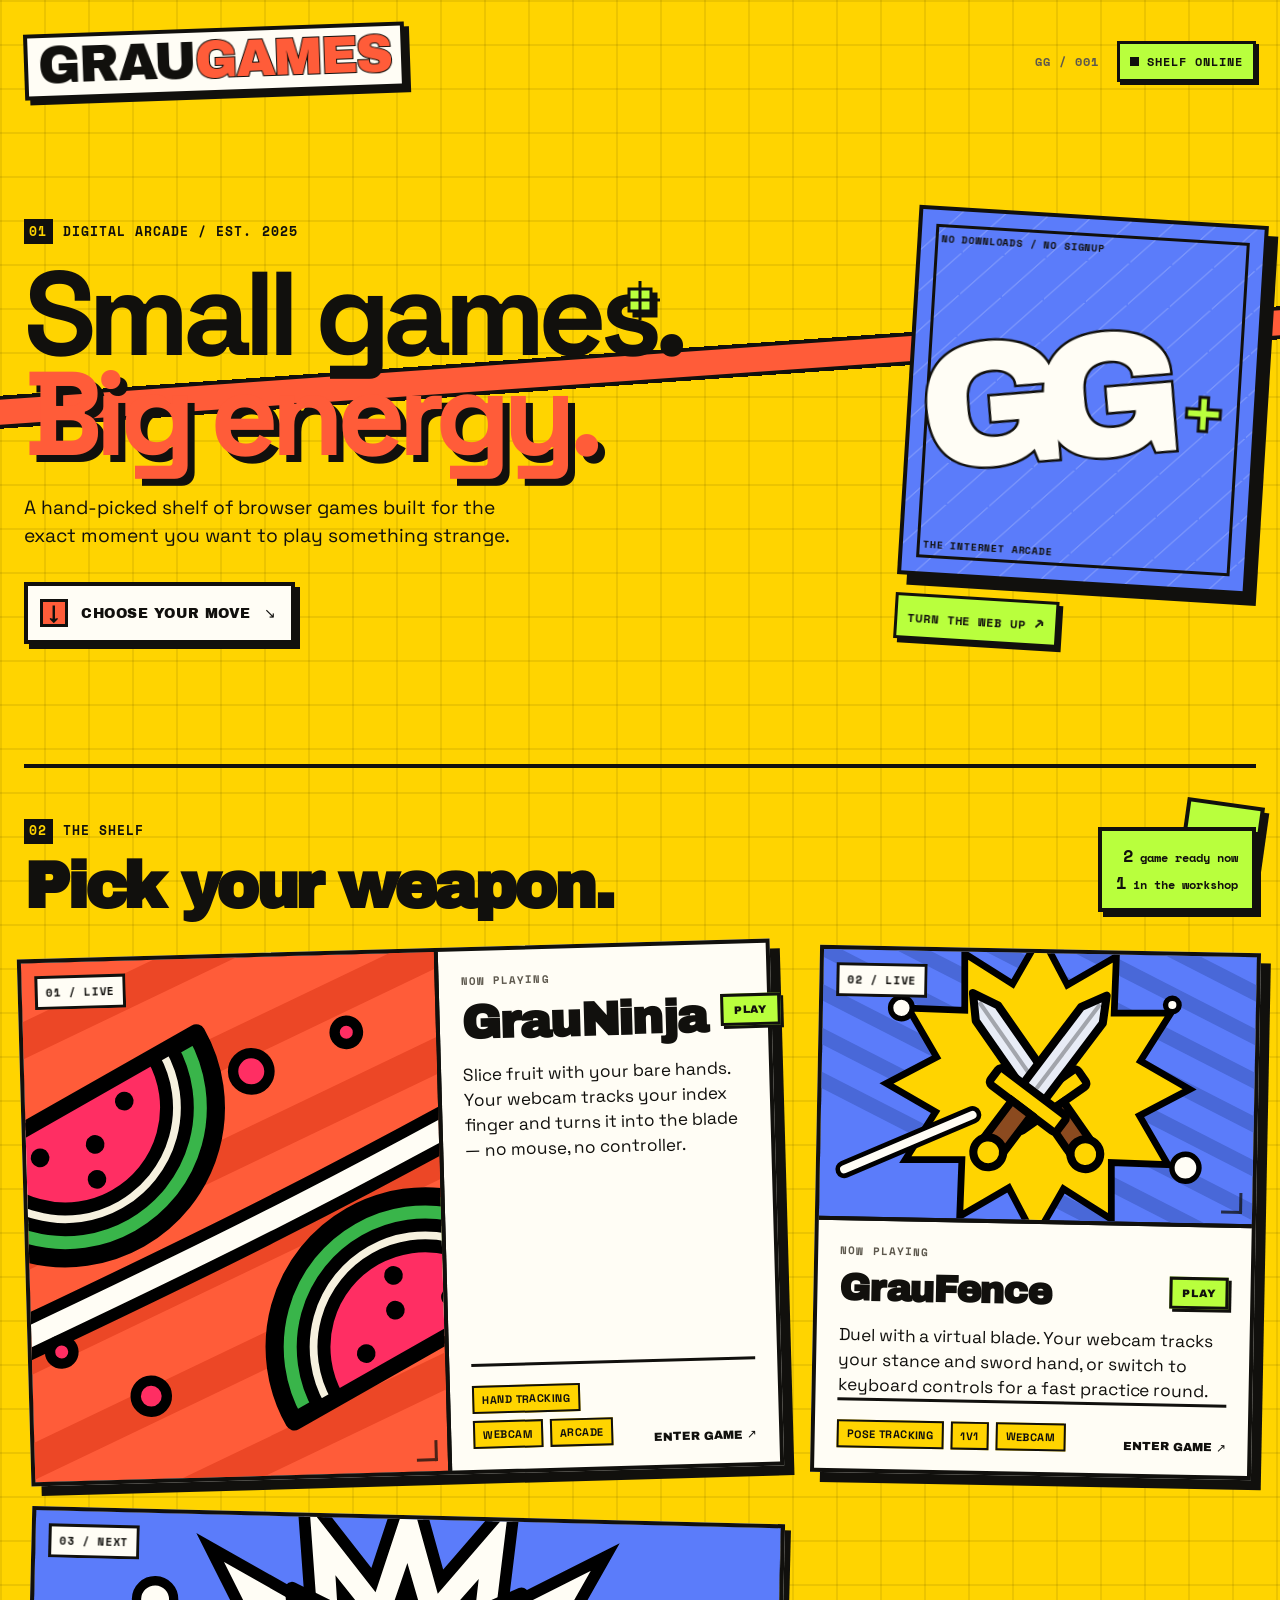
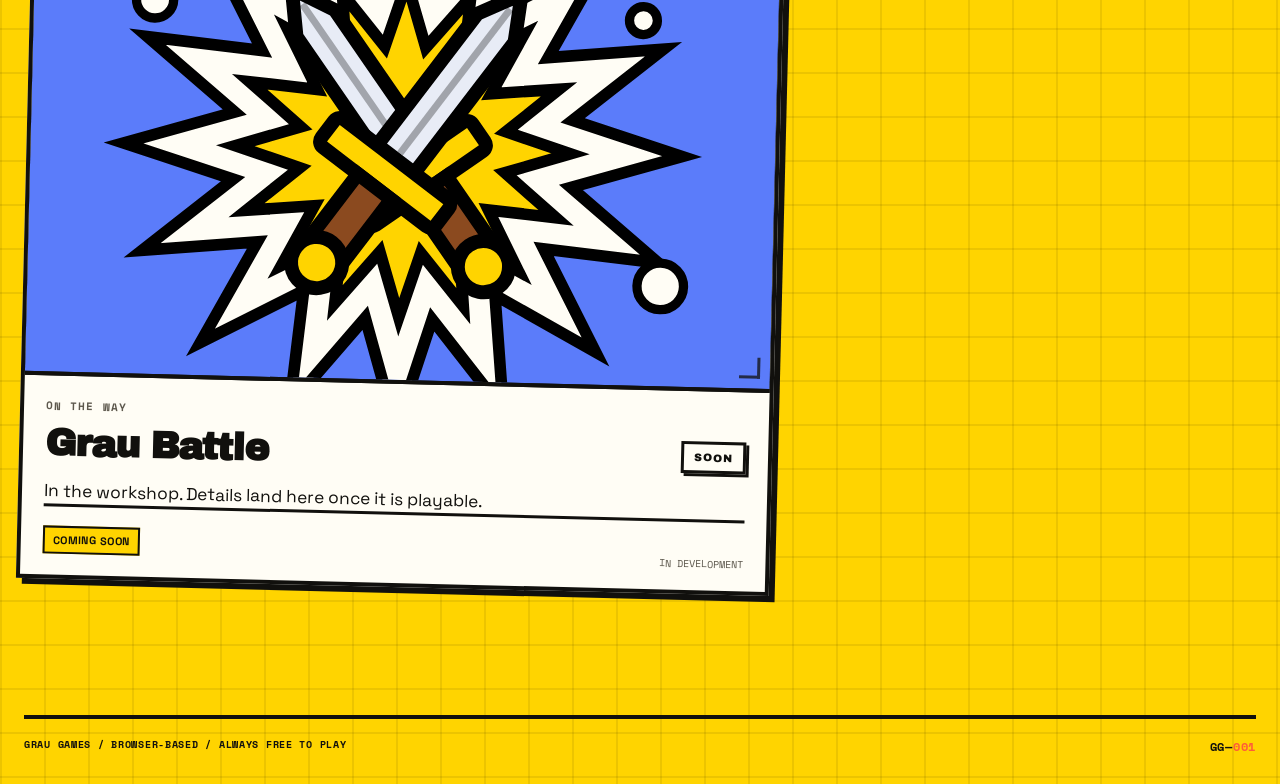
==== commit 90443af3: "Add GrauFence to the arcade shelf" ====
--- a/index.html
+++ b/index.html
@@ -10,27 +10,70 @@
 <link rel="icon" href="data:image/svg+xml,<svg xmlns='http://www.w3.org/2000/svg' viewBox='0 0 100 100'><rect x='26' y='26' width='62' height='62'/><rect x='12' y='12' width='62' height='62' fill='%23ffd400' stroke='%23000' stroke-width='9'/></svg>" />
 <link rel="preconnect" href="https://fonts.googleapis.com" />
 <link rel="preconnect" href="https://fonts.gstatic.com" crossorigin />
-<link href="https://fonts.googleapis.com/css2?family=Archivo+Black&family=Space+Grotesk:wght@400;500;700&display=swap" rel="stylesheet" />
+<link href="https://fonts.googleapis.com/css2?family=Archivo+Black&family=Space+Grotesk:wght@400;500;700&family=Space+Mono:wght@400;700&display=swap" rel="stylesheet" />
 <meta property="og:title" content="Grau Games" />
 <meta property="og:description" content="Small browser games you can play instantly. No install, no signup, no ads." />
 <meta property="og:type" content="website" />
-<meta name="twitter:card" content="summary" />
+<meta property="og:url" content="https://graugames.github.io/" />
+<meta property="og:image" content="https://graugames.github.io/og.png" />
+<meta property="og:image:width" content="1200" />
+<meta property="og:image:height" content="630" />
+<meta property="og:image:alt" content="The Grau Games wordmark on a yellow grid" />
+<meta name="twitter:card" content="summary_large_image" />
 <link rel="stylesheet" href="./styles.css" />
 </head>
 <body>
 
-<!-- the blob chases the cursor behind everything -->
+<!-- the signal chases the cursor behind everything -->
 <div class="blob" id="blob" hidden aria-hidden="true"></div>
 
-<header class="hero">
+<header class="site-header">
   <a class="wordmark" href="./" aria-label="Grau Games">
     <span class="w-1">GRAU</span><span class="w-2">GAMES</span>
   </a>
+  <div class="header-meta" aria-label="Grau Games status">
+    <span class="header-id">GG / 001</span>
+    <span class="status"><i aria-hidden="true"></i> SHELF ONLINE</span>
+  </div>
 </header>
 
 <main>
-  <section class="shelf" id="shelf" aria-label="Games"></section>
+  <section class="hero" aria-labelledby="hero-title">
+    <div class="hero-copy">
+      <p class="eyebrow"><span>01</span> DIGITAL ARCADE / EST. 2025</p>
+      <h1 id="hero-title">Small games.<br /><em>Big energy.</em></h1>
+      <p class="hero-deck">A hand-picked shelf of browser games built for the exact moment you want to play something strange.</p>
+      <a class="jump" href="#shelf"><span class="jump-mark" aria-hidden="true">↓</span><span>CHOOSE YOUR MOVE</span><span aria-hidden="true">↘</span></a>
+    </div>
+
+    <div class="hero-poster" aria-hidden="true">
+      <div class="poster-frame">
+        <span class="poster-top">NO DOWNLOADS / NO SIGNUP</span>
+        <span class="poster-glyph">GG</span>
+        <span class="poster-bottom">THE INTERNET ARCADE</span>
+        <span class="poster-cross">+</span>
+      </div>
+      <span class="poster-note">TURN THE WEB UP <b>↗</b></span>
+    </div>
+  </section>
+
+  <section class="arcade" id="arcade" aria-labelledby="shelf-title">
+    <div class="section-head">
+      <div>
+        <p class="eyebrow"><span>02</span> THE SHELF</p>
+        <h2 id="shelf-title">Pick your weapon.</h2>
+      </div>
+      <p class="section-note"><b id="liveCount">0</b> game ready now<br /><b id="soonCount">0</b> in the workshop</p>
+    </div>
+
+    <div class="shelf" id="shelf" aria-label="Games"></div>
+  </section>
 </main>
+
+<footer class="site-footer">
+  <span>GRAU GAMES / BROWSER-BASED / ALWAYS FREE TO PLAY</span>
+  <span class="footer-mark">GG—<b>001</b></span>
+</footer>
 
 <script type="module" src="./main.js"></script>
 
--- a/styles.css
+++ b/styles.css
@@ -281,3 +281,236 @@
   .card:hover .sword-b{ transform:translate(160px,100px) rotate(36deg) }
   .slash{ stroke-dashoffset:0 }
 }
+
+/* ===============================================================
+   Experience pass — poster-led arcade composition.
+   This layer intentionally keeps the original art language and game
+   interactions, but gives the shelf a stronger entrance, hierarchy and
+   tactile navigation system.
+   =============================================================== */
+
+:root{
+  --ink:#11100d;
+  --page:#ffd400;
+  --paper:#fffdf5;
+  --acid:#b9ff3d;
+  --coral:#ff5c39;
+  --blue:#5b7cfa;
+  --muted:#5d584d;
+  --shadow:10px 10px 0 var(--ink);
+  --shadow-small:5px 5px 0 var(--ink);
+  --shadow-press:2px 2px 0 var(--ink);
+  --mono:"Space Mono", ui-monospace, SFMono-Regular, Consolas, monospace;
+}
+
+html{scroll-behavior:smooth}
+body{
+  background-color:var(--page);
+  background-image:
+    linear-gradient(rgba(0,0,0,.075) 2px, transparent 2px),
+    linear-gradient(90deg, rgba(0,0,0,.075) 2px, transparent 2px);
+  background-size:44px 44px;
+}
+body::before{
+  content:"";
+  position:fixed;
+  z-index:0;
+  top:39%;
+  left:-5%;
+  width:110%;
+  height:25px;
+  background:var(--coral);
+  border-block:4px solid var(--ink);
+  transform:rotate(-4deg);
+  pointer-events:none;
+}
+body::after{
+  content:"";
+  position:fixed;
+  z-index:0;
+  right:20px;
+  bottom:20px;
+  width:70px;
+  height:70px;
+  border:4px solid var(--ink);
+  background:var(--acid);
+  box-shadow:var(--shadow-small);
+  transform:rotate(8deg);
+  pointer-events:none;
+}
+
+.blob{
+  z-index:3;
+  width:25px;
+  height:25px;
+  border:3px solid var(--ink);
+  border-radius:0;
+  background:var(--acid);
+  box-shadow:5px 5px 0 var(--ink);
+  filter:none;
+  opacity:1;
+}
+.blob::before,.blob::after{
+  content:"";
+  position:absolute;
+  background:var(--ink);
+}
+.blob::before{width:3px;height:39px;left:8px;top:-10px}
+.blob::after{height:3px;width:39px;left:-10px;top:8px}
+
+.site-header,main,.site-footer{
+  position:relative;
+  z-index:1;
+  width:min(1280px,calc(100% - 48px));
+  margin-inline:auto;
+}
+.site-header{
+  display:flex;
+  align-items:center;
+  justify-content:space-between;
+  gap:24px;
+  padding:28px 0 18px;
+}
+.wordmark{
+  display:inline-block;
+  padding:.1em .2em .14em;
+  font-size:clamp(1.7rem,4vw,3.2rem);
+  line-height:.9;
+  letter-spacing:-.035em;
+  background:var(--paper);
+  border:4px solid var(--ink);
+  box-shadow:var(--shadow-small);
+  transform:rotate(-1.8deg);
+  transition:transform .18s cubic-bezier(.3,1.2,.5,1),box-shadow .18s ease;
+}
+.wordmark:hover,.wordmark:focus-visible{transform:rotate(1deg) translate(3px,3px);box-shadow:var(--shadow-press);outline:none}
+.wordmark:active{transform:rotate(1deg) translate(6px,6px);box-shadow:0 0 0 var(--ink)}
+.w-2{color:var(--coral);-webkit-text-stroke:2px var(--ink);paint-order:stroke fill}
+.header-meta{display:flex;align-items:center;gap:18px;font-family:var(--mono);font-size:clamp(.66rem,1.2vw,.78rem);font-weight:700;letter-spacing:.08em;text-align:right}
+.header-id{color:var(--muted)}
+.status{display:inline-flex;align-items:center;gap:8px;padding:8px 10px;border:3px solid var(--ink);background:var(--acid);box-shadow:3px 3px 0 var(--ink)}
+.status i{display:block;width:9px;height:9px;background:var(--ink);animation:blink-dot 1.5s steps(1,end) infinite}
+
+main{padding:0}
+.hero{
+  display:grid;
+  grid-template-columns:minmax(0,1.3fr) minmax(250px,.7fr);
+  align-items:center;
+  gap:clamp(40px,8vw,130px);
+  min-height:min(650px,68vh);
+  padding:clamp(58px,8vw,110px) 0 clamp(64px,9vw,120px);
+  text-align:left;
+}
+.eyebrow{display:flex;align-items:center;gap:10px;margin:0 0 20px;font-family:var(--mono);font-size:clamp(.68rem,1vw,.8rem);font-weight:700;letter-spacing:.08em;line-height:1.3}
+.eyebrow span{display:inline-grid;place-items:center;min-width:29px;min-height:25px;padding:2px 5px;background:var(--ink);color:var(--page)}
+.hero h1{max-width:840px;margin:0;font-size:clamp(3.8rem,9.3vw,9.4rem);line-height:.84;letter-spacing:-.065em;text-wrap:balance}
+.hero h1 em{color:var(--coral);font-style:normal;text-shadow:7px 7px 0 var(--ink)}
+.hero-deck{max-width:510px;margin:30px 0 0;font-size:clamp(1rem,1.5vw,1.25rem);line-height:1.45}
+.jump{display:inline-flex;align-items:center;gap:13px;margin-top:32px;padding:13px 15px 13px 12px;border:4px solid var(--ink);background:var(--paper);box-shadow:var(--shadow-small);font-family:var(--display);font-size:.86rem;letter-spacing:.04em;text-decoration:none;transition:transform .18s cubic-bezier(.3,1.2,.5,1),box-shadow .18s ease}
+.jump:hover,.jump:focus-visible{transform:translate(4px,4px);box-shadow:var(--shadow-press);outline:none}
+.jump:active{transform:translate(7px,7px);box-shadow:0 0 0 var(--ink)}
+.jump-mark{display:grid;place-items:center;width:28px;height:28px;background:var(--coral);border:3px solid var(--ink);font-size:1.2rem;line-height:1}
+
+.hero-poster{justify-self:end;width:min(100%,350px);transform:rotate(3.5deg);animation:poster-in .7s .15s cubic-bezier(.2,1.3,.4,1) both}
+.poster-frame{position:relative;display:flex;flex-direction:column;justify-content:space-between;min-height:370px;padding:20px;overflow:hidden;border:4px solid var(--ink);background-color:var(--blue);background-image:linear-gradient(135deg,transparent 0 47%,rgba(255,255,255,.18) 47% 50%,transparent 50% 100%);background-size:42px 42px;box-shadow:var(--shadow)}
+.poster-frame::before{content:"";position:absolute;inset:14px;border:3px solid var(--ink);pointer-events:none}
+.poster-top,.poster-bottom{position:relative;z-index:1;font-family:var(--mono);font-size:.65rem;font-weight:700;letter-spacing:.08em}
+.poster-glyph{position:relative;z-index:1;margin-left:-13px;color:var(--paper);font-family:var(--display);font-size:clamp(7rem,15vw,11rem);line-height:.7;letter-spacing:-.17em;-webkit-text-stroke:5px var(--ink);paint-order:stroke fill;transform:rotate(-8deg)}
+.poster-cross{position:absolute;right:29px;top:42%;color:var(--acid);font-family:var(--display);font-size:4rem;line-height:1;-webkit-text-stroke:3px var(--ink)}
+.poster-note{display:inline-block;margin-top:18px;padding:8px 10px;border:3px solid var(--ink);background:var(--acid);box-shadow:4px 4px 0 var(--ink);font-family:var(--mono);font-size:.72rem;font-weight:700;letter-spacing:.08em}
+.poster-note b{font-size:1rem}
+
+.arcade{padding:clamp(24px,4vw,55px) 0 clamp(72px,10vw,130px);border-top:4px solid var(--ink)}
+.section-head{display:flex;align-items:flex-end;justify-content:space-between;gap:28px;margin-bottom:34px}
+.section-head .eyebrow{margin-bottom:15px}
+.section-head h2{margin:0;font-family:var(--display);font-size:clamp(2.3rem,5vw,5rem);line-height:.88;letter-spacing:-.05em}
+.section-note{margin:0 0 3px;padding:12px 14px;border:4px solid var(--ink);background:var(--acid);box-shadow:var(--shadow-small);font-family:var(--mono);font-size:.78rem;font-weight:700;line-height:1.6;text-align:right}
+.section-note b{font-size:1.05rem}
+
+.shelf{display:grid;grid-template-columns:minmax(0,1.45fr) minmax(280px,.85fr);align-items:stretch;gap:clamp(24px,3vw,38px);max-width:none;margin:0}
+.slot{display:flex;min-width:0;animation:deal .65s calc(.12s + var(--i) * .12s) cubic-bezier(.2,1.3,.4,1) both}
+.slot--featured{grid-column:1}
+.card{min-width:0;color:var(--ink);background:var(--paper);border:4px solid var(--ink);box-shadow:var(--shadow);transition:transform .2s cubic-bezier(.3,1.2,.5,1),box-shadow .2s ease}
+.card.is-featured{display:grid;grid-template-columns:minmax(0,1.12fr) minmax(250px,.88fr);min-height:390px}
+.card:not(.is-soon):hover,.card:focus-visible{transform:rotate(0deg) translate(7px,7px);box-shadow:var(--shadow-press)}
+.card:focus-visible{outline:5px solid var(--blue);outline-offset:7px}
+.card:not(.is-soon):active{transform:rotate(0deg) translate(10px,10px);box-shadow:0 0 0 var(--ink)}
+.card.is-soon{cursor:default;box-shadow:6px 6px 0 var(--ink)}
+.art{position:relative;display:block;aspect-ratio:16/10;overflow:hidden;background:var(--ink);border-bottom:4px solid var(--ink)}
+.card.is-featured .art{height:100%;min-height:390px;aspect-ratio:auto;border-right:4px solid var(--ink);border-bottom:0}
+.art::after{content:"";position:absolute;right:10px;bottom:10px;width:18px;height:18px;border-right:3px solid var(--ink);border-bottom:3px solid var(--ink);opacity:.75;pointer-events:none}
+.art-index{position:absolute;top:13px;left:13px;padding:6px 8px;border:3px solid var(--ink);background:var(--paper);font-family:var(--mono);font-size:.68rem;font-weight:700;letter-spacing:.06em}
+
+.body{display:flex;flex-direction:column;min-width:0;padding:22px 22px 21px}
+.card-kicker{display:block;margin-bottom:12px;color:var(--muted);font-family:var(--mono);font-size:.68rem;font-weight:700;letter-spacing:.1em}
+.title-row{display:flex;align-items:flex-start;justify-content:space-between;gap:14px}
+.title-row h3{margin:0;font-family:var(--display);font-size:clamp(1.55rem,3vw,2.35rem);line-height:.94;letter-spacing:-.035em}
+.card.is-featured .title-row h3{font-size:clamp(2rem,3.7vw,3.2rem)}
+.badge{flex:none;padding:7px 10px;border:3px solid var(--ink);background:var(--acid);box-shadow:3px 3px 0 var(--ink);font-family:var(--display);font-size:.68rem;letter-spacing:.08em}
+.card:not(.is-soon):hover .badge{transform:translate(-2px,-2px);box-shadow:5px 5px 0 var(--ink)}
+.badge-soon{background:var(--paper);animation:blink .1s steps(1,end) infinite;animation-play-state:paused}
+.card.is-soon:hover .badge-soon{animation-play-state:running}
+.body p{margin:17px 0 0;font-size:clamp(.98rem,1.35vw,1.08rem);line-height:1.45}
+.card-footer{display:flex;align-items:flex-end;justify-content:space-between;gap:15px;margin-top:auto;padding-top:19px;border-top:3px solid var(--ink)}
+.tags{display:flex;flex-wrap:wrap;gap:7px;list-style:none;margin:0;padding:0}
+.tags li{padding:5px 8px;border:2px solid var(--ink);background:var(--page);font-size:.68rem;font-weight:700;letter-spacing:.04em;text-transform:uppercase}
+.launch{flex:none;font-family:var(--display);font-size:.74rem;line-height:1.1;text-align:right;white-space:nowrap}
+.card.is-soon .launch{color:var(--muted);font-family:var(--mono);font-size:.63rem}
+
+.site-footer{display:flex;justify-content:space-between;gap:20px;padding:18px 0 28px;border-top:4px solid var(--ink);font-family:var(--mono);font-size:.64rem;font-weight:700;letter-spacing:.07em}
+.footer-mark{font-size:.78rem}.footer-mark b{color:var(--coral)}
+
+@keyframes poster-in{from{opacity:0;transform:rotate(9deg) translateY(35px) scale(.94)}to{opacity:1;transform:rotate(3.5deg) translateY(0) scale(1)}}
+@keyframes blink-dot{0%,60%{opacity:1}61%,100%{opacity:.25}}
+
+@media (max-width:850px){
+  .hero{grid-template-columns:minmax(0,1fr) minmax(220px,.55fr);gap:35px}
+  .hero h1{font-size:clamp(3.4rem,10vw,6.5rem)}
+  .poster-frame{min-height:300px}
+  .card.is-featured{grid-template-columns:minmax(0,1fr) minmax(210px,.9fr)}
+  .card.is-featured .art{min-height:340px}
+  .body{padding:18px 17px 17px}
+  .card-footer{display:block}
+  .launch{display:block;margin-top:13px;text-align:left}
+}
+@media (max-width:680px){
+  .site-header,main,.site-footer{width:min(100% - 32px,560px)}
+  .site-header{align-items:flex-start;padding-top:20px}
+  .header-meta{align-items:flex-end;flex-direction:column;gap:8px}
+  .header-id{display:none}
+  .hero{display:block;min-height:0;padding:72px 0 82px}
+  .hero h1{font-size:clamp(3.45rem,16vw,6rem)}
+  .hero-poster{width:min(72vw,310px);margin:58px auto 0}
+  .poster-frame{min-height:300px}
+  .arcade{padding-top:28px}
+  .section-head{display:block;margin-bottom:29px}
+  .section-note{display:inline-block;margin-top:23px;text-align:left}
+  .shelf{grid-template-columns:1fr;gap:28px}
+  .slot--featured{grid-column:auto}
+  .card.is-featured{display:flex;min-height:0}
+  .card.is-featured .art{height:auto;min-height:0;aspect-ratio:16/10;border-right:0;border-bottom:4px solid var(--ink)}
+  .card.is-featured .title-row h3{font-size:clamp(2rem,10vw,3rem)}
+  .site-footer{display:block;line-height:1.6}
+  .footer-mark{display:block;margin-top:10px}
+  body::after{right:8px;bottom:8px;width:42px;height:42px;box-shadow:3px 3px 0 var(--ink)}
+}
+@media (max-width:420px){
+  .wordmark{font-size:1.45rem}
+  .status{font-size:.58rem}
+  .hero{padding-top:59px}
+  .hero-deck{font-size:1rem}
+  .jump{font-size:.72rem}
+  .title-row{display:block}
+  .badge{display:inline-block;margin-top:13px}
+  .card-footer{margin-top:22px}
+}
+@media (pointer:coarse){.blob{display:none}}
+@media (prefers-reduced-motion:reduce){
+  html{scroll-behavior:auto}
+  .card:hover .l-back,.card:hover .l-mid,.card:hover .l-fg{transform:none}
+  .card:hover .melon-a{transform:translate(96px,56px) rotate(-28deg)}
+  .card:hover .melon-b{transform:translate(232px,152px) rotate(152deg)}
+  .card:hover .sword-a{transform:translate(160px,100px) rotate(-36deg)}
+  .card:hover .sword-b{transform:translate(160px,100px) rotate(36deg)}
+  .slash{stroke-dashoffset:0}
+}
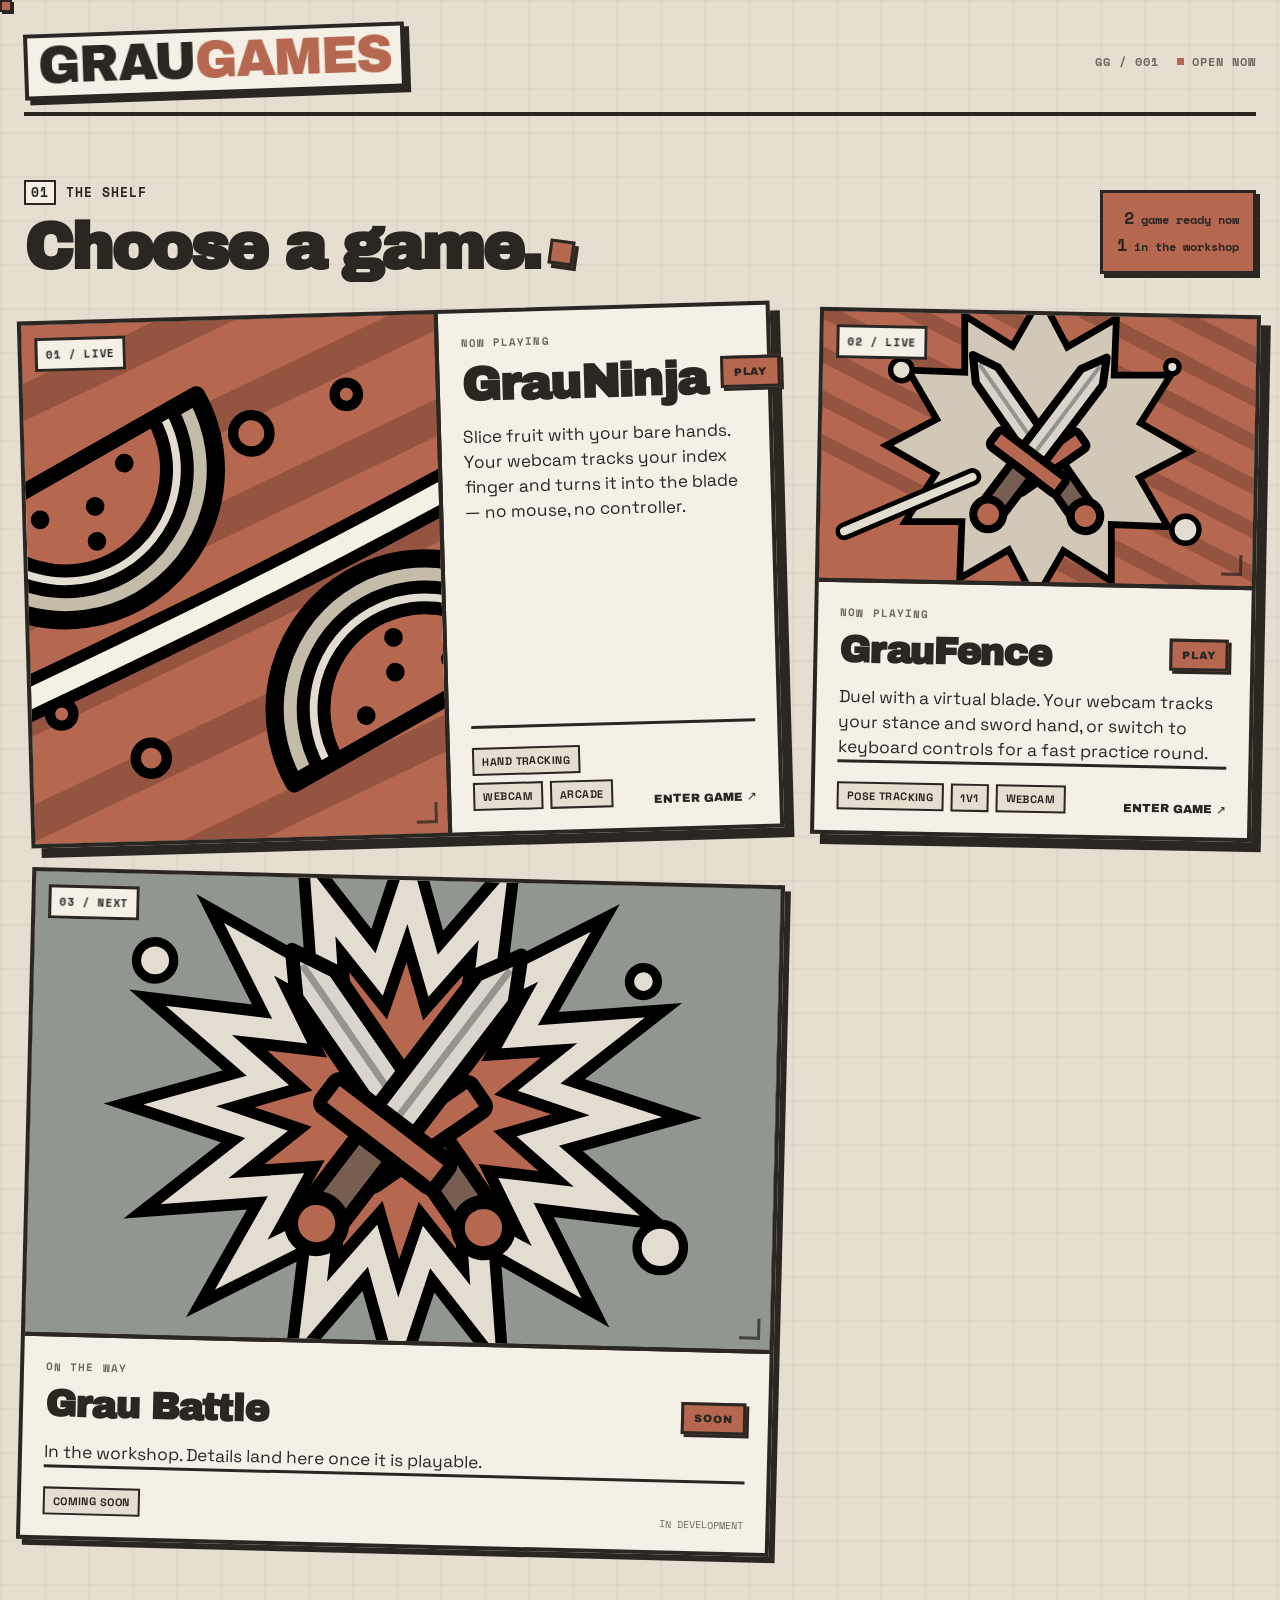
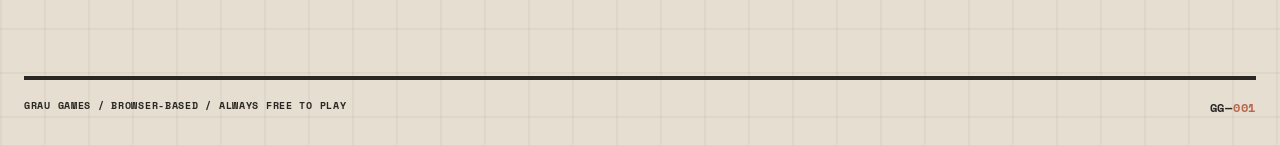
==== commit bbe00fee: "Refine Grau Games palette and pointer" ====
--- a/index.html
+++ b/index.html
@@ -5,9 +5,9 @@
 <meta name="viewport" content="width=device-width, initial-scale=1, viewport-fit=cover" />
 <title>Grau Games</title>
 <meta name="description" content="Small browser games you can play instantly. No install, no signup, no ads." />
-<meta name="theme-color" content="#ffd400" />
+<meta name="theme-color" content="#e6dfd1" />
 <meta name="color-scheme" content="light" />
-<link rel="icon" href="data:image/svg+xml,<svg xmlns='http://www.w3.org/2000/svg' viewBox='0 0 100 100'><rect x='26' y='26' width='62' height='62'/><rect x='12' y='12' width='62' height='62' fill='%23ffd400' stroke='%23000' stroke-width='9'/></svg>" />
+<link rel="icon" href="data:image/svg+xml,<svg xmlns='http://www.w3.org/2000/svg' viewBox='0 0 100 100'><rect x='26' y='26' width='62' height='62'/><rect x='12' y='12' width='62' height='62' fill='%23b6674f' stroke='%23000' stroke-width='9'/></svg>" />
 <link rel="preconnect" href="https://fonts.googleapis.com" />
 <link rel="preconnect" href="https://fonts.gstatic.com" crossorigin />
 <link href="https://fonts.googleapis.com/css2?family=Archivo+Black&family=Space+Grotesk:wght@400;500;700&family=Space+Mono:wght@400;700&display=swap" rel="stylesheet" />
@@ -33,35 +33,16 @@
   </a>
   <div class="header-meta" aria-label="Grau Games status">
     <span class="header-id">GG / 001</span>
-    <span class="status"><i aria-hidden="true"></i> SHELF ONLINE</span>
+    <span class="status"><i aria-hidden="true"></i> OPEN NOW</span>
   </div>
 </header>
 
 <main>
-  <section class="hero" aria-labelledby="hero-title">
-    <div class="hero-copy">
-      <p class="eyebrow"><span>01</span> DIGITAL ARCADE / EST. 2025</p>
-      <h1 id="hero-title">Small games.<br /><em>Big energy.</em></h1>
-      <p class="hero-deck">A hand-picked shelf of browser games built for the exact moment you want to play something strange.</p>
-      <a class="jump" href="#shelf"><span class="jump-mark" aria-hidden="true">↓</span><span>CHOOSE YOUR MOVE</span><span aria-hidden="true">↘</span></a>
-    </div>
-
-    <div class="hero-poster" aria-hidden="true">
-      <div class="poster-frame">
-        <span class="poster-top">NO DOWNLOADS / NO SIGNUP</span>
-        <span class="poster-glyph">GG</span>
-        <span class="poster-bottom">THE INTERNET ARCADE</span>
-        <span class="poster-cross">+</span>
-      </div>
-      <span class="poster-note">TURN THE WEB UP <b>↗</b></span>
-    </div>
-  </section>
-
   <section class="arcade" id="arcade" aria-labelledby="shelf-title">
     <div class="section-head">
       <div>
-        <p class="eyebrow"><span>02</span> THE SHELF</p>
-        <h2 id="shelf-title">Pick your weapon.</h2>
+        <p class="eyebrow"><span>01</span> THE SHELF</p>
+        <h2 id="shelf-title">Choose a game.</h2>
       </div>
       <p class="section-note"><b id="liveCount">0</b> game ready now<br /><b id="soonCount">0</b> in the workshop</p>
     </div>
--- a/styles.css
+++ b/styles.css
@@ -283,20 +283,21 @@
 }
 
 /* ===============================================================
-   Experience pass — poster-led arcade composition.
+   Experience pass — calm arcade composition.
    This layer intentionally keeps the original art language and game
    interactions, but gives the shelf a stronger entrance, hierarchy and
    tactile navigation system.
    =============================================================== */
 
 :root{
-  --ink:#11100d;
-  --page:#ffd400;
-  --paper:#fffdf5;
-  --acid:#b9ff3d;
-  --coral:#ff5c39;
-  --blue:#5b7cfa;
-  --muted:#5d584d;
+  --ink:#2a2723;
+  --page:#e6dfd1;
+  --paper:#f5f0e6;
+  --accent:#b6674f;
+  --acid:var(--accent);
+  --coral:var(--accent);
+  --blue:var(--accent);
+  --muted:#6f695f;
   --shadow:10px 10px 0 var(--ink);
   --shadow-small:5px 5px 0 var(--ink);
   --shadow-press:2px 2px 0 var(--ink);
@@ -514,3 +515,29 @@
   .card:hover .sword-b{transform:translate(160px,100px) rotate(36deg)}
   .slash{stroke-dashoffset:0}
 }
+
+/* Quiet palette and direct pointer pass */
+body{
+  color:var(--ink);
+  background-color:var(--page);
+  background-image:
+    linear-gradient(rgba(42,39,35,.045) 2px, transparent 2px),
+    linear-gradient(90deg, rgba(42,39,35,.045) 2px, transparent 2px);
+}
+body::before,body::after{display:none}
+.w-2{color:var(--accent);-webkit-text-stroke:0}
+.status{padding:6px 0;border:0;background:transparent;box-shadow:none;color:var(--muted)}
+.status i{width:7px;height:7px;background:var(--accent);animation:none}
+.blob{width:12px;height:12px;border:2px solid var(--ink);background:var(--acid);box-shadow:2px 2px 0 var(--ink)}
+.blob::before,.blob::after{display:none}
+.arcade{padding-top:clamp(34px,5vw,70px)}
+.eyebrow span{background:var(--paper);color:var(--ink);border:2px solid var(--ink)}
+.section-note{border:3px solid var(--ink);background:var(--accent);box-shadow:4px 4px 0 var(--ink)}
+.badge{background:var(--acid)}
+.tags li{background:var(--page)}
+.section-head h2::after{content:"";display:inline-block;width:19px;height:19px;margin:0 0 4px 10px;background:var(--accent);border:3px solid var(--ink);box-shadow:4px 4px 0 var(--ink);transform:rotate(8deg)}
+
+@media (max-width:680px){
+  .site-header{padding-bottom:8px}
+  .arcade{padding-top:40px}
+}
